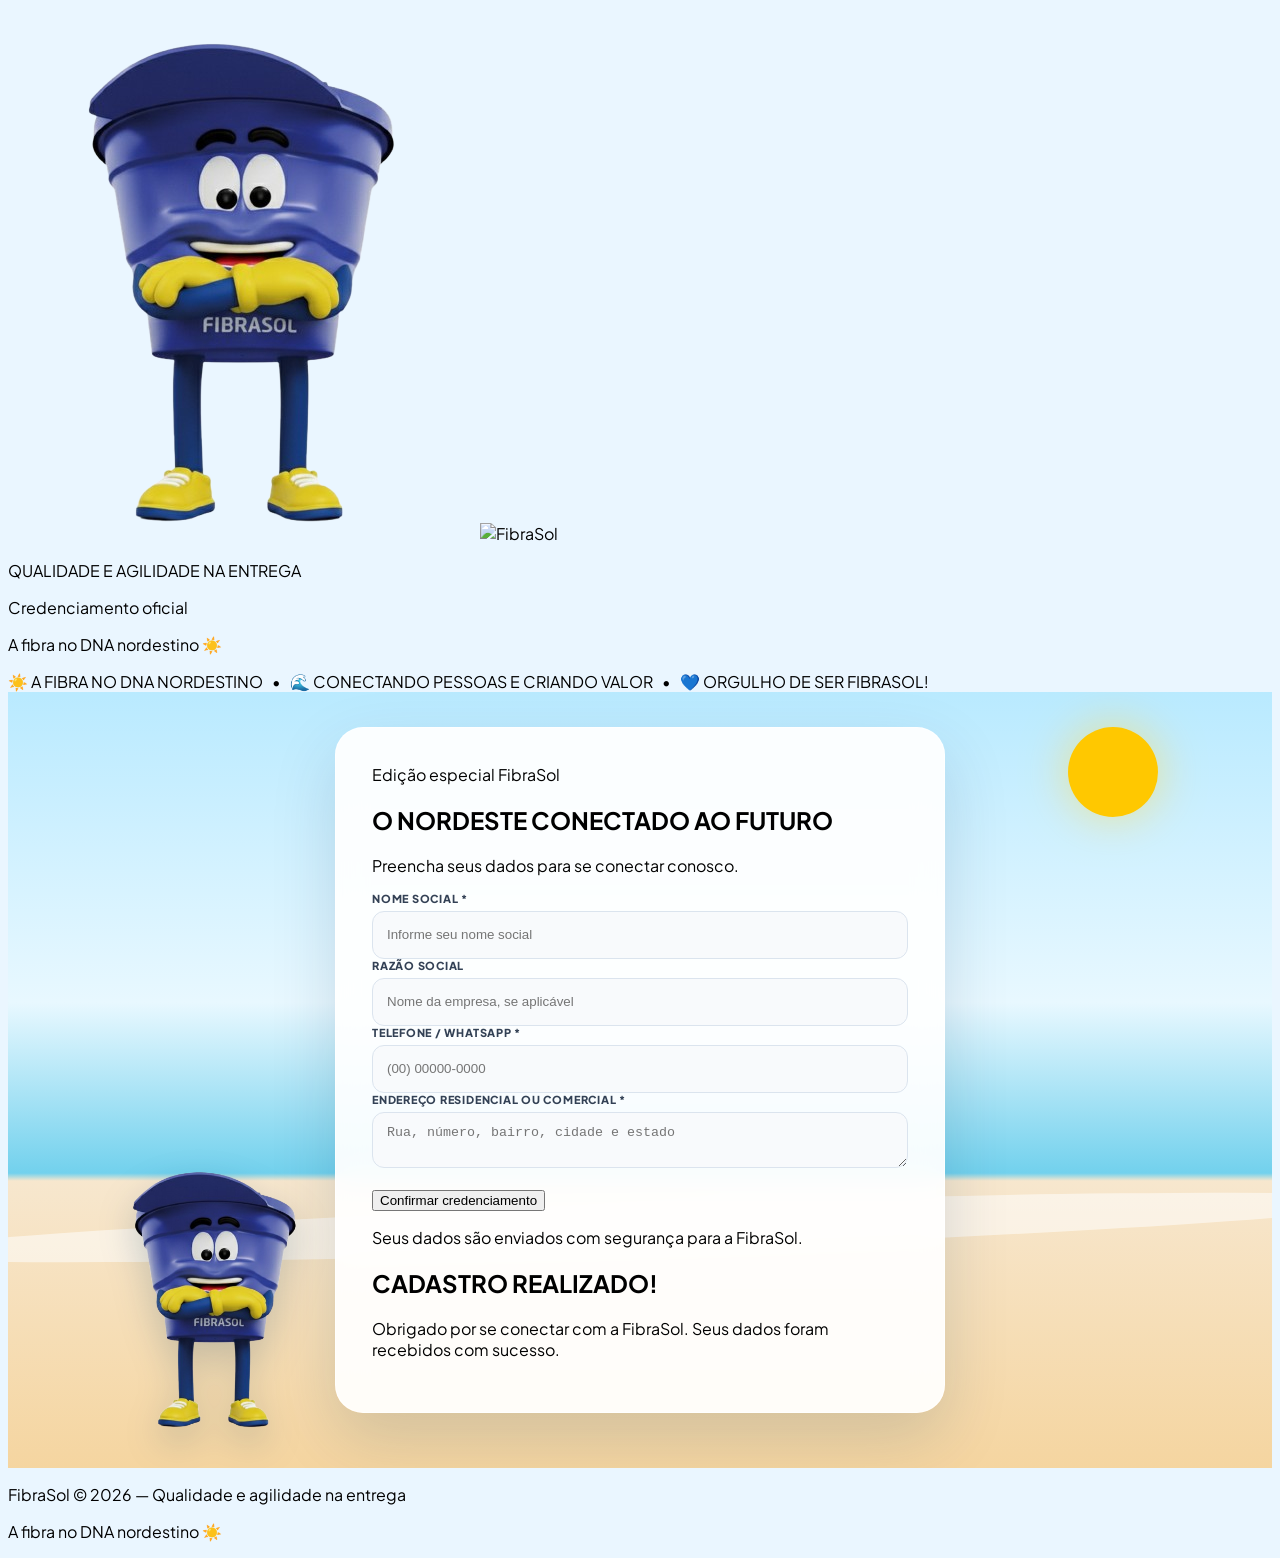
==== cadastro.html @ c6fd6ea5 "Add files via upload" ====
<!DOCTYPE html>
<html lang="pt-BR">
<head>
  <meta charset="UTF-8">
  <meta name="viewport" content="width=device-width, initial-scale=1.0">
  <meta name="theme-color" content="#002B66">
  <meta name="description" content="Credenciamento oficial FibraSol. Cadastre-se para se conectar conosco.">
  <title>Cadastro do Participante | FibraSol</title>

  <script src="https://cdn.tailwindcss.com"></script>
  <script src="https://unpkg.com/lucide@latest"></script>
  <script src="https://cdn.jsdelivr.net/npm/@supabase/supabase-js@2"></script>

  <script>
    tailwind.config = {
      theme: {
        extend: {
          colors: {
            fibra: {
              blue: '#002B66',
              cyan: '#0066CC',
              sky: '#00A8FF',
              yellow: '#FFC800',
              sand: '#F7E7CE',
              beach: '#008080'
            }
          }
        }
      }
    };
  </script>

  <link rel="stylesheet" href="style.css">

  <style>
    body {
      min-height: 100vh;
      background: #eaf6ff;
    }

    .cadastro-publico {
      position: relative;
      isolation: isolate;
      overflow: hidden;
      min-height: 550px;
      display: flex;
      align-items: center;
      justify-content: center;
      padding: 35px 16px 55px;
      background:
        linear-gradient(180deg,
          #b9eaff 0%,
          #e8f8ff 40%,
          #72d1ed 62%,
          #f7e7ce 63%,
          #f5d5a0 100%);
    }

    .sol-publico {
      position: absolute;
      top: 35px;
      right: 9%;
      width: 90px;
      height: 90px;
      border-radius: 50%;
      background: #ffc800;
      box-shadow: 0 0 45px #ffd84f99;
      animation: brilhoSol 4s ease-in-out infinite;
      z-index: -1;
    }

    .nuvem-publica {
      position: absolute;
      width: 120px;
      height: 30px;
      background: #fff;
      opacity: .8;
      border-radius: 50px;
      animation: moverNuvem 24s linear infinite;
      z-index: -1;
    }

    .nuvem-publica::before,
    .nuvem-publica::after {
      content: "";
      position: absolute;
      background: inherit;
      border-radius: 50%;
    }

    .nuvem-publica::before {
      width: 48px;
      height: 48px;
      left: 18px;
      bottom: 5px;
    }

    .nuvem-publica::after {
      width: 62px;
      height: 62px;
      right: 18px;
      bottom: 0;
    }

    .nuvem-um {
      top: 90px;
      left: -140px;
    }

    .nuvem-dois {
      top: 185px;
      left: -220px;
      transform: scale(.7);
      animation-delay: -12s;
    }

    .onda-publica {
      position: absolute;
      left: -10%;
      bottom: 28%;
      width: 120%;
      height: 45px;
      border-radius: 50%;
      background: #fff8;
      transform: rotate(-2deg);
      animation: moverOnda 7s ease-in-out infinite;
      z-index: -1;
    }

    .mascote-publico {
      position: absolute;
      left: max(3%, calc(50% - 550px));
      bottom: 4%;
      width: clamp(130px, 20vw, 250px);
      max-height: 340px;
      object-fit: contain;
      object-position: bottom;
      filter: drop-shadow(0 14px 18px #00335b33);
      animation: flutuarMascote 4s ease-in-out infinite;
      z-index: -1;
      pointer-events: none;
    }

    .cartao-cadastro {
      width: min(100%, 610px);
      padding: clamp(20px, 4vw, 36px);
      border: 1px solid #ffffffc9;
      border-radius: 28px;
      background: #ffffffed;
      box-shadow: 0 25px 65px #00335b26;
      backdrop-filter: blur(15px);
    }

    .campo-publico {
      width: 100%;
      min-height: 48px;
      padding: 12px 14px;
      color: #1e293b;
      background: #f8fafc;
      border: 1px solid #dbe4ee;
      border-radius: 12px;
      outline: none;
      transition: border-color .2s, box-shadow .2s, background .2s;
    }

    .campo-publico:focus {
      background: #fff;
      border-color: #0066cc;
      box-shadow: 0 0 0 3px #00a8ff25;
    }

    .rotulo-publico {
      display: block;
      margin-bottom: 6px;
      color: #334155;
      font-size: 11px;
      font-weight: 800;
      letter-spacing: .07em;
      text-transform: uppercase;
    }

    .botao-publico:disabled {
      opacity: .65;
      cursor: wait;
    }

    @keyframes brilhoSol {
      0%, 100% { transform: scale(1); }
      50% { transform: scale(1.08); }
    }

    @keyframes moverNuvem {
      from { translate: 0 0; }
      to { translate: calc(100vw + 400px) 0; }
    }

    @keyframes moverOnda {
      0%, 100% { transform: translateX(-2%) rotate(-2deg); }
      50% { transform: translateX(2%) rotate(1deg); }
    }

    @keyframes flutuarMascote {
      0%, 100% { transform: translateY(0); }
      50% { transform: translateY(-9px); }
    }

    @media (max-width: 640px) {
      .cadastro-publico {
        min-height: 570px;
        padding: 24px 12px 38px;
      }

      .mascote-publico {
        left: -22px;
        bottom: 0;
        width: 135px;
        opacity: .45;
      }

      .sol-publico {
        width: 65px;
        height: 65px;
        top: 24px;
        right: 8%;
      }

      .cartao-cadastro {
        border-radius: 22px;
      }
    }

    @media (prefers-reduced-motion: reduce) {
      *, *::before, *::after {
        animation-duration: .01ms !important;
        animation-iteration-count: 1 !important;
        scroll-behavior: auto !important;
      }
    }
  </style>
</head>

<body class="text-slate-800 antialiased flex flex-col">

  <header class="relative overflow-hidden bg-gradient-to-r from-fibra-blue via-fibra-cyan to-fibra-blue text-white border-b-4 border-fibra-yellow shadow-xl">
    <div class="max-w-7xl mx-auto px-4 py-4 flex flex-col sm:flex-row items-center justify-between gap-3">
      <div class="flex flex-col items-center sm:items-start">
        <div class="flex items-center gap-3">
          <img
            src="imagens/mascote-fibrasol.png"
            alt="Mascote FibraSol"
            class="w-14 h-14 object-contain"
          >
          <img
            src="https://www.fibrasol.com.br/wp-content/themes/fibrasol/assets/images/marca.svg"
            alt="FibraSol"
            class="w-36 sm:w-44 max-h-14 object-contain"
          >
        </div>
        <p class="text-[10px] sm:text-xs font-extrabold tracking-widest text-center sm:text-left mt-1">
          QUALIDADE E AGILIDADE NA ENTREGA
        </p>
      </div>

      <div class="text-center sm:text-right">
        <p class="text-fibra-yellow font-black text-xs uppercase tracking-widest">
          Credenciamento oficial
        </p>
        <p class="text-sm text-white/90 mt-1">
          A fibra no DNA nordestino ☀️
        </p>
      </div>
    </div>

    <div class="bg-fibra-blue/90 border-t border-white/10 py-2 overflow-hidden">
      <div class="text-center text-[10px] sm:text-xs font-black uppercase tracking-wider text-fibra-yellow">
        ☀️ A FIBRA NO DNA NORDESTINO &nbsp; • &nbsp;
        🌊 CONECTANDO PESSOAS E CRIANDO VALOR &nbsp; • &nbsp;
        💙 ORGULHO DE SER FIBRASOL!
      </div>
    </div>
  </header>

  <main class="flex-1">
    <section id="painel-cadastro-publico" class="cadastro-publico">
      <div class="sol-publico" aria-hidden="true"></div>
      <div class="nuvem-publica nuvem-um" aria-hidden="true"></div>
      <div class="nuvem-publica nuvem-dois" aria-hidden="true"></div>
      <div class="onda-publica" aria-hidden="true"></div>

      <img
        src="imagens/mascote-fibrasol.png"
        alt=""
        aria-hidden="true"
        class="mascote-publico"
      >

      <div class="cartao-cadastro relative z-10">
        <div class="text-center mb-7">
          <span class="inline-flex items-center gap-2 rounded-full bg-blue-50 text-fibra-blue px-4 py-2 text-[10px] font-black uppercase tracking-widest">
            <i data-lucide="sun" class="w-4 h-4 text-amber-500"></i>
            Edição especial FibraSol
          </span>

          <h1 class="mt-4 text-2xl sm:text-3xl font-black text-fibra-blue leading-tight">
            O NORDESTE CONECTADO AO FUTURO
          </h1>

          <p class="text-sm text-slate-500 mt-2">
            Preencha seus dados para se conectar conosco.
          </p>
        </div>

        <form id="form-cadastro-publico" class="space-y-4">
          <div>
            <label for="campo-nome" class="rotulo-publico">
              Nome social *
            </label>
            <div class="relative">
              <i data-lucide="user" class="w-5 h-5 absolute left-3 top-1/2 -translate-y-1/2 text-slate-400"></i>
              <input
                type="text"
                id="campo-nome"
                name="nome"
                autocomplete="name"
                maxlength="150"
                required
                placeholder="Informe seu nome social"
                class="campo-publico pl-10"
              >
            </div>
          </div>

          <div>
            <label for="campo-razao-social" class="rotulo-publico">
              Razão social
            </label>
            <div class="relative">
              <i data-lucide="building-2" class="w-5 h-5 absolute left-3 top-1/2 -translate-y-1/2 text-slate-400"></i>
              <input
                type="text"
                id="campo-razao-social"
                name="razaoSocial"
                autocomplete="organization"
                maxlength="200"
                placeholder="Nome da empresa, se aplicável"
                class="campo-publico pl-10"
              >
            </div>
          </div>

          <div>
            <label for="campo-telefone" class="rotulo-publico">
              Telefone / WhatsApp *
            </label>
            <div class="relative">
              <i data-lucide="phone" class="w-5 h-5 absolute left-3 top-1/2 -translate-y-1/2 text-slate-400"></i>
              <input
                type="tel"
                id="campo-telefone"
                name="telefone"
                autocomplete="tel"
                inputmode="tel"
                maxlength="15"
                required
                placeholder="(00) 00000-0000"
                class="campo-publico pl-10"
              >
            </div>
          </div>

          <div>
            <label for="campo-endereco" class="rotulo-publico">
              Endereço residencial ou comercial *
            </label>
            <div class="relative">
              <i data-lucide="map-pin" class="w-5 h-5 absolute left-3 top-4 text-slate-400"></i>
              <textarea
                id="campo-endereco"
                name="endereco"
                autocomplete="street-address"
                maxlength="500"
                required
                rows="2"
                placeholder="Rua, número, bairro, cidade e estado"
                class="campo-publico pl-10 resize-y"
              ></textarea>
            </div>
          </div>

          <p id="mensagem-erro" class="hidden rounded-xl bg-red-50 border border-red-200 text-red-700 text-sm p-3" role="alert"></p>

          <button
            id="botao-enviar"
            type="submit"
            class="botao-publico w-full py-4 px-5 rounded-xl bg-gradient-to-r from-fibra-blue to-fibra-cyan text-white font-black text-sm sm:text-base uppercase tracking-wider shadow-lg hover:brightness-110 active:scale-[.99] transition flex items-center justify-center gap-2"
          >
            <i data-lucide="check-circle-2" class="w-5 h-5 text-fibra-yellow"></i>
            Confirmar credenciamento
          </button>

          <p class="text-[11px] text-center text-slate-400 flex items-center justify-center gap-2">
            <i data-lucide="lock" class="w-3.5 h-3.5"></i>
            Seus dados são enviados com segurança para a FibraSol.
          </p>
        </form>

        <section id="tela-sucesso-publica" class="hidden text-center py-5" aria-live="polite">
          <div class="w-16 h-16 rounded-full bg-emerald-100 text-emerald-600 flex items-center justify-center mx-auto mb-4">
            <i data-lucide="check-circle-2" class="w-9 h-9"></i>
          </div>
          <h2 class="text-2xl font-black text-fibra-blue">CADASTRO REALIZADO!</h2>
          <p class="text-fibra-cyan font-bold mt-2" id="nome-sucesso-publico"></p>
          <p class="text-sm text-slate-500 mt-3 leading-relaxed">
            Obrigado por se conectar com a FibraSol. Seus dados foram recebidos com sucesso.
          </p>
        </section>
      </div>
    </section>
  </main>

  <footer class="bg-fibra-blue text-white/70 py-4 border-t border-fibra-yellow/40 text-center text-xs font-semibold">
    <p>FibraSol © 2026 — Qualidade e agilidade na entrega</p>
    <p class="text-fibra-yellow mt-1">A fibra no DNA nordestino ☀️</p>
  </footer>

  <script>
    // Use a URL BASE do projeto Supabase, sem /rest/v1/.
    const SUPABASE_URL = 'https://uzxestnyraucgtwhmkoq.supabase.co';

    // No painel Supabase, copie a chave Publishable do projeto.
    const SUPABASE_PUBLISHABLE_KEY = 'sb_publishable_oiLfrqQtl-NwL4rqaP15JA_OOgJOuQW';

    const clienteCadastro = window.supabase.createClient(
      SUPABASE_URL,
      SUPABASE_PUBLISHABLE_KEY
    );

    const formulario = document.getElementById('form-cadastro-publico');
    const botaoEnviar = document.getElementById('botao-enviar');
    const campoTelefone = document.getElementById('campo-telefone');
    const mensagemErro = document.getElementById('mensagem-erro');

    if (window.lucide) {
      lucide.createIcons();
    }

    campoTelefone.addEventListener('input', function () {
      let numeros = this.value.replace(/\D/g, '').slice(0, 11);

      if (numeros.length > 10) {
        numeros = numeros.replace(
          /^(\d{2})(\d{5})(\d{4}).*/,
          '($1) $2-$3'
        );
      } else if (numeros.length > 6) {
        numeros = numeros.replace(
          /^(\d{2})(\d{4})(\d{0,4}).*/,
          '($1) $2-$3'
        );
      } else if (numeros.length > 2) {
        numeros = numeros.replace(/^(\d{2})(\d+)/, '($1) $2');
      } else if (numeros.length > 0) {
        numeros = numeros.replace(/^(\d*)/, '($1');
      }

      this.value = numeros;
    });

    function mostrarErro(mensagem) {
      mensagemErro.textContent = mensagem;
      mensagemErro.classList.remove('hidden');
    }

    formulario.addEventListener('submit', async function (evento) {
      evento.preventDefault();
      mensagemErro.textContent = '';
      mensagemErro.classList.add('hidden');

      const nome = document.getElementById('campo-nome').value.trim();
      const razaoSocial = document.getElementById('campo-razao-social').value.trim();
      const telefone = campoTelefone.value.trim();
      const endereco = document.getElementById('campo-endereco').value.trim();

      const digitosTelefone = telefone.replace(/\D/g, '');

      if (!nome || !telefone || !endereco) {
        mostrarErro('Preencha o nome social, o telefone e o endereço.');
        return;
      }

      if (digitosTelefone.length < 10 || digitosTelefone.length > 11) {
        mostrarErro('Informe um telefone válido com DDD.');
        campoTelefone.focus();
        return;
      }

      if (
        !SUPABASE_PUBLISHABLE_KEY ||
        SUPABASE_PUBLISHABLE_KEY === 'COLE_AQUI_SUA_CHAVE_PUBLICAVEL'
      ) {
        mostrarErro('A página ainda precisa ser configurada com a chave pública do Supabase.');
        return;
      }

      botaoEnviar.disabled = true;
      botaoEnviar.textContent = 'Enviando cadastro...';

      try {
        const { error } = await clienteCadastro
          .from('cadastros')
          .insert([{
            nome: nome,
            razao_social: razaoSocial || null,
            telefone: telefone,
            endereco: endereco
          }]);

        if (error) {
          console.error('Erro ao enviar cadastro:', error);
          mostrarErro('Não foi possível concluir o cadastro agora. Confira sua conexão e tente novamente.');
          return;
        }

        document.getElementById('nome-sucesso-publico').textContent = nome;
        formulario.classList.add('hidden');
        document.getElementById('tela-sucesso-publica').classList.remove('hidden');

        if (window.lucide) {
          lucide.createIcons();
        }

      } catch (erro) {
        console.error('Falha de conexão:', erro);
        mostrarErro('Ocorreu um erro de conexão. Tente novamente.');
      } finally {
        botaoEnviar.disabled = false;
        botaoEnviar.innerHTML =
          '<i data-lucide="check-circle-2" class="w-5 h-5 text-fibra-yellow"></i> Confirmar credenciamento';

        if (window.lucide) {
          lucide.createIcons();
        }
      }
    });
  </script>

</body>
</html>
---- style.css ----
@import url('https://fonts.googleapis.com/css2?family=Outfit:wght@500;600;700;800;900&family=Plus+Jakarta+Sans:wght@400;600;700;800;900&display=swap');

/* ==========================================================
   FIBRASOL — BASE
   ========================================================== */

* {
    box-sizing: border-box;
}

body {
    font-family: 'Plus Jakarta Sans', sans-serif;
}

.glass-card {
    background: rgba(255, 255, 255, .92);
    backdrop-filter: blur(12px);
    border: 1px solid rgba(255, 255, 255, .5);
}

.beach-card-bg {
    background: linear-gradient(
        180deg,
        #70c3ff 0%,
        #0088d1 50%,
        #f4cb85 100%
    );
}

.neon-text-glow {
    text-shadow:
        0 0 15px rgba(255, 200, 0, .6),
        0 0 30px rgba(0, 168, 255, .4);
}


/* ==========================================================
   CABEÇALHO — FEIXES DE LUZ E VENTO
   ========================================================== */

header .header-light-beam {
    position: absolute;
    z-index: 1;
    top: -35%;
    bottom: -35%;
    left: -48%;
    width: clamp(90px, 15vw, 190px);
    pointer-events: none;
    opacity: 0;
    background: linear-gradient(
        90deg,
        transparent 0%,
        rgba(255, 255, 255, .04) 25%,
        rgba(255, 238, 174, .28) 47%,
        rgba(255, 255, 255, .58) 50%,
        rgba(139, 221, 255, .2) 62%,
        transparent 100%
    );
    filter: blur(2px);
    transform: skewX(-22deg);
    animation: headerBeamSweep 8s ease-in-out infinite;
}

header .header-light-beam-two {
    width: clamp(55px, 8vw, 105px);
    animation-delay: -3.2s;
    animation-duration: 10s;
    background: linear-gradient(
        90deg,
        transparent,
        rgba(255, 255, 255, .22),
        rgba(255, 255, 255, .4),
        transparent
    );
}

header .header-light-beam-three {
    width: clamp(35px, 5vw, 65px);
    animation-delay: -5.8s;
    animation-duration: 12s;
    background: linear-gradient(
        90deg,
        transparent,
        rgba(255, 218, 94, .25),
        rgba(255, 255, 255, .34),
        transparent
    );
}

header .header-wind {
    position: absolute;
    z-index: 2;
    height: 2px;
    border-radius: 50%;
    pointer-events: none;
    background: linear-gradient(
        90deg,
        transparent,
        rgba(255, 255, 255, .9),
        rgba(164, 226, 255, .82),
        transparent
    );
    filter: drop-shadow(0 0 5px rgba(255, 255, 255, .38));
    animation: headerWindFlow 5.5s ease-in-out infinite;
}

header .header-wind-one {
    top: 30%;
    left: 4%;
    width: clamp(90px, 13vw, 180px);
}

header .header-wind-two {
    top: 56%;
    left: 24%;
    width: clamp(65px, 9vw, 125px);
    animation-delay: -2.2s;
    animation-duration: 6.5s;
}

header .header-wind-three {
    top: 23%;
    right: 28%;
    width: clamp(70px, 10vw, 140px);
    animation-delay: -3.7s;
    animation-duration: 7s;
}

@keyframes headerBeamSweep {
    0% { left: -48%; opacity: 0; }
    12% { opacity: .95; }
    42% { opacity: .55; }
    70% { opacity: .2; }
    100% { left: 115%; opacity: 0; }
}

@keyframes headerWindFlow {
    0% {
        transform: translateX(-25px) scaleX(.55);
        opacity: 0;
    }
    25% { opacity: .85; }
    75% { opacity: .65; }
    100% {
        transform: translateX(85px) scaleX(1.2);
        opacity: 0;
    }
}


/* ==========================================================
   CENÁRIO PRAIANO FIBRASOL
   ========================================================== */

#section-cadastro {
    position: relative;
    isolation: isolate;
    padding: clamp(22px, 3vw, 38px);
    margin: -1rem;
    border-radius: 30px;
    overflow: hidden;

    background:
        linear-gradient(
            180deg,
            #07528c 0%,
            #087fba 29%,
            #21b8ce 53%,
            #83d7d0 67%,
            #f5d89e 86%,
            #eac17e 100%
        );

    box-shadow: inset 0 0 90px rgba(0, 39, 94, .28);
}

/* Mantém os elementos do cadastro acima do cenário */
#section-cadastro > *:not(.beach-atmosphere) {
    position: relative;
    z-index: 3;
}

/* Camada decorativa que não bloqueia cliques */
#section-cadastro .beach-atmosphere {
    position: absolute;
    inset: 0;
    z-index: 0;
    overflow: hidden;
    pointer-events: none;
}

/* Luz ambiente */
#section-cadastro .beach-atmosphere::after {
    content: "";
    position: absolute;
    inset: 0;
    z-index: 0;
    background:
        linear-gradient(
            115deg,
            rgba(255, 255, 255, .08),
            transparent 38%,
            rgba(0, 54, 110, .12)
        );
    pointer-events: none;
}


/* ==========================================================
   FOLHAS TROPICAIS — CANTOS SUPERIORES
   Desenhadas em CSS, sem imagem de fundo
   ========================================================== */

#section-cadastro .beach-atmosphere::before {
    content: "";
    position: absolute;
    z-index: 4;
    top: -12px;
    left: -18px;
    width: clamp(180px, 27vw, 340px);
    height: clamp(155px, 22vw, 270px);
    pointer-events: none;
    transform-origin: top left;
    transform: rotate(-3deg);

    background:
        repeating-conic-gradient(
            from 218deg at 0% 0%,
            #14552f 0deg 3deg,
            #287941 3deg 5deg,
            #5ca951 5deg 6deg,
            #1d6939 6deg 8deg,
            transparent 8deg 12deg
        );

    clip-path: polygon(
        0 0,
        100% 0,
        87% 13%,
        76% 23%,
        64% 34%,
        53% 47%,
        43% 60%,
        32% 76%,
        18% 100%,
        12% 77%,
        8% 52%,
        4% 28%
    );

    filter: drop-shadow(0 5px 5px rgba(0, 35, 20, .2));
    animation: fibraPalmLeft 7s ease-in-out infinite;
}

/* Folhagem superior direita */
#section-cadastro .beach-atmosphere .beach-sun::before {
    content: "";
    position: absolute;
    top: -15px;
    right: -145px;
    width: clamp(180px, 25vw, 310px);
    height: clamp(150px, 21vw, 250px);

    background:
        repeating-conic-gradient(
            from 145deg at 100% 0%,
            #14552f 0deg 3deg,
            #287941 3deg 5deg,
            #5ca951 5deg 6deg,
            #1d6939 6deg 8deg,
            transparent 8deg 12deg
        );

    clip-path: polygon(
        0 0,
        100% 0,
        96% 28%,
        92% 52%,
        88% 77%,
        82% 100%,
        68% 76%,
        57% 60%,
        47% 47%,
        36% 34%,
        24% 23%,
        13% 13%
    );

    transform-origin: top right;
    animation: fibraPalmRight 8s ease-in-out infinite;
}


/* ==========================================================
   SOL
   ========================================================== */

#section-cadastro .beach-sun {
    position: absolute;
    z-index: 1;
    top: 7%;
    right: 9%;
    width: clamp(95px, 13vw, 165px);
    aspect-ratio: 1;
    border-radius: 50%;

    background: radial-gradient(
        circle at 35% 35%,
        #fffde0 0%,
        #ffe66d 42%,
        #ffbf00 76%
    );

    box-shadow:
        0 0 35px 12px rgba(255, 216, 62, .32),
        0 0 100px 35px rgba(255, 216, 62, .18);

    animation: fibraSunPulse 5s ease-in-out infinite;
}


/* ==========================================================
   NUVENS
   ========================================================== */

#section-cadastro .beach-cloud {
    position: absolute;
    z-index: 1;
    width: 145px;
    height: 40px;
    border-radius: 50px;

    background: rgba(255, 255, 255, .78);

    box-shadow:
        24px -19px 0 4px rgba(255, 255, 255, .78),
        59px -8px 0 rgba(255, 255, 255, .78),
        83px 3px 0 -4px rgba(255, 255, 255, .78);

    animation: fibraCloudDrift 32s linear infinite;
}

#section-cadastro .cloud-one {
    top: 12%;
    left: -250px;
}

#section-cadastro .cloud-two {
    top: 28%;
    left: -320px;
    opacity: .62;
    animation-duration: 44s;
    animation-delay: -13s;
}


/* ==========================================================
   VENTO
   ========================================================== */

#section-cadastro .beach-wind {
    position: absolute;
    z-index: 1;
    height: 2px;
    width: clamp(70px, 10vw, 150px);
    border-radius: 99px;

    background: linear-gradient(
        90deg,
        transparent,
        rgba(255, 255, 255, .95),
        transparent
    );

    animation: fibraWind 7s ease-in-out infinite;
}

#section-cadastro .wind-one {
    top: 24%;
    left: 7%;
}

#section-cadastro .wind-two {
    top: 34%;
    left: 14%;
    width: 95px;
    animation-delay: -2s;
}

#section-cadastro .wind-three {
    top: 18%;
    right: 25%;
    width: 115px;
    animation-delay: -4s;
}


/* ==========================================================
   MAR E ONDAS
   ========================================================== */

#section-cadastro .beach-sea {
    position: absolute;
    z-index: 1;
    left: -8%;
    right: -8%;
    bottom: 12%;
    height: 27%;

    background:
        linear-gradient(
            180deg,
            rgba(86, 235, 226, .72),
            rgba(0, 166, 205, .83) 38%,
            rgba(0, 93, 161, .85)
        );

    border-radius: 48% 52% 0 0 / 18% 22% 0 0;
    transform: rotate(-2deg);
}

#section-cadastro .beach-wave {
    position: absolute;
    z-index: 2;
    left: -12%;
    width: 124%;
    height: 75px;
    bottom: 13%;

    border-top: 4px solid rgba(255, 255, 255, .68);
    border-radius: 50%;
    transform: rotate(-2deg);

    animation: fibraWave 8s ease-in-out infinite;
}

#section-cadastro .beach-wave.wave-two {
    bottom: 17%;
    left: -6%;
    opacity: .55;
    animation-delay: -3s;
    animation-duration: 11s;
}


/* ==========================================================
   AREIA
   ========================================================== */

#section-cadastro .beach-sand {
    position: absolute;
    z-index: 2;
    left: -5%;
    right: -5%;
    bottom: -4%;
    height: 20%;

    background:
        radial-gradient(
            ellipse at 25% 35%,
            rgba(255, 250, 220, .65),
            transparent 42%
        ),
        linear-gradient(
            180deg,
            #ffe8b2 0%,
            #f4d18e 55%,
            #e8bd76 100%
        );

    border-radius: 50% 50% 0 0 / 18% 18% 0 0;
    box-shadow: 0 -12px 35px rgba(255, 239, 196, .2);
}



/* =====================================================
   MASCOTE FIBRASOL — AO LADO DO CADASTRO, NA AREIA
   ===================================================== */

#section-cadastro {
    position: relative;
    isolation: isolate;
    overflow: hidden;
}

#section-cadastro .beach-mascot-backdrop {
    position: absolute;
    z-index: 3;

    display: flex;
    align-items: flex-end;
    justify-content: center;

    right: 20%;
    bottom: 2%;

    width: clamp(220px, 29vw, 390px);
    height: 78%;

    pointer-events: none;
    opacity: 1;
}

#section-cadastro .beach-mascot-backdrop img {
    display: block;

    width: 100%;
    height: 100%;

    object-fit: contain;
    object-position: center bottom;

    filter:
        drop-shadow(0 12px 12px rgba(0, 35, 75, 0.18))
        drop-shadow(0 2px 3px rgba(0, 35, 75, 0.12));

    animation: mascotePraiaFlutuar 4s ease-in-out infinite;
}

@keyframes mascotePraiaFlutuar {
    0%, 100% {
        transform: translateY(0);
    }

    50% {
        transform: translateY(-7px);
    }
}

/* Mantém o formulário à frente dos elementos decorativos */
#section-cadastro .beach-form-wrap {
    position: relative;
    z-index: 4;
}

/* Tablet */
@media (max-width: 900px) {
    #section-cadastro .beach-mascot-backdrop {
        right: 0;
        width: 29%;
        height: 65%;
    }
}

/* Celular: evita que o mascote cubra o cadastro */
@media (max-width: 640px) {
    #section-cadastro .beach-mascot-backdrop {
        right: -12px;
        bottom: 0;
        width: 42%;
        height: 40%;
        opacity: 0.85;
    }

    #section-cadastro .beach-mascot-backdrop img {
        animation: none;
    }
}

@media (prefers-reduced-motion: reduce) {
    #section-cadastro .beach-mascot-backdrop img {
        animation: none;
    }
}



/* ==========================================================
   TÍTULO DO CADASTRO
   ========================================================== */

#section-cadastro > .text-center {
    max-width: 850px;
    margin: 0 auto 14px;
    padding: 0;

    background: transparent;
    border: 0;
    border-radius: 0;
    backdrop-filter: none;
    box-shadow: none;
}

#section-cadastro > .text-center h1 {
    margin: 0;

    font-family: 'Outfit', 'Plus Jakarta Sans', sans-serif;
    font-size: clamp(1.55rem, 3.5vw, 2.85rem);
    font-weight: 900;
    line-height: 1.12;
    letter-spacing: -.035em;
    text-transform: uppercase;

    color: #fff8c9;

    background-image: linear-gradient(
        100deg,
        #fff8c9 0%,
        #ffd52f 28%,
        #fff 52%,
        #ffe05a 76%,
        #fff8c9 100%
    );

    background-size: 220% auto;
    background-clip: text;
    -webkit-background-clip: text;
    -webkit-text-fill-color: transparent;

    filter: drop-shadow(0 0 12px rgba(255, 205, 35, .26));

    animation: fibraTitleShine 7s ease-in-out infinite;
}

@keyframes fibraTitleShine {
    0%, 100% {
        background-position: 0% 50%;
        filter: drop-shadow(0 0 8px rgba(255, 205, 35, .2));
    }

    50% {
        background-position: 100% 50%;
        filter: drop-shadow(0 0 15px rgba(255, 225, 90, .42));
    }
}


/* ==========================================================
   CARD DE CADASTRO — COMPACTO
   ========================================================== */

#section-cadastro .beach-form-wrap {
    position: relative;
    z-index: 4;

    width: min(100%, 490px);
    max-width: 490px;
    min-width: 0;

    margin: 14px auto 0 2%;
}

#section-cadastro .beach-form-wrap > .glass-card {
    position: relative;
    width: 100%;
    max-width: 100%;
    min-width: 0;
    padding: 22px;

    background: rgba(255, 255, 255, .96);
    border: 1px solid rgba(255, 255, 255, .88);

    box-shadow:
        0 24px 55px rgba(0, 35, 84, .28),
        0 0 0 4px rgba(255, 255, 255, .12);
}

#section-cadastro .beach-form-wrap > .glass-card::before {
    content: "";
    position: absolute;
    inset: 0 0 auto;
    height: 6px;

    background: linear-gradient(
        90deg,
        #ffc800,
        #00a8ff,
        #002b66,
        #ffc800
    );

    background-size: 220% 100%;
    animation: fibraColorFlow 6s linear infinite;

    border-radius: 24px 24px 0 0;
}


/* ==========================================================
   ANIMAÇÕES DO CENÁRIO
   ========================================================== */

@keyframes fibraSunPulse {
    0%, 100% {
        transform: scale(1);
        filter: brightness(1);
    }

    50% {
        transform: scale(1.06);
        filter: brightness(1.12);
    }
}

@keyframes fibraCloudDrift {
    from {
        translate: 0 0;
    }

    to {
        translate: calc(100vw + 430px) 12px;
    }
}

@keyframes fibraWind {
    0%, 100% {
        transform: translateX(0) scaleX(.7);
        opacity: .15;
    }

    50% {
        transform: translateX(45px) scaleX(1.15);
        opacity: .9;
    }
}

@keyframes fibraWave {
    0%, 100% {
        transform: translateX(-2%) rotate(-2deg);
    }

    50% {
        transform: translateX(2%) rotate(1deg);
    }
}

@keyframes fibraMascotSway {
    0%, 100% {
        transform: translateY(0) rotate(-1deg);
    }

    50% {
        transform: translateY(-7px) rotate(1deg);
    }
}

@keyframes fibraColorFlow {
    from { background-position: 0% 50%; }
    to { background-position: 220% 50%; }
}

@keyframes fibraPalmLeft {
    0%, 100% { transform: rotate(-3deg); }
    50% { transform: rotate(1deg); }
}

@keyframes fibraPalmRight {
    0%, 100% { transform: rotate(2deg); }
    50% { transform: rotate(-2deg); }
}


/* ==========================================================
   LETREIRO INFINITO CONTÍNUO
   ========================================================== */

.fibrasol-marquee {
    position: relative;
    display: block;
    width: 100%;
    max-width: 100%;
    overflow: hidden;
    white-space: nowrap;
}

.fibrasol-marquee-trilho {
    display: flex;
    flex-flow: row nowrap;
    align-items: center;
    width: max-content;
    min-width: max-content;
    will-change: transform;
    animation: fibrasolMarqueeLoop 32s linear infinite;
}

.fibrasol-marquee-grupo {
    display: flex;
    flex: 0 0 auto;
    flex-flow: row nowrap;
    align-items: center;
    gap: 28px;
    padding-right: 28px;
    white-space: nowrap;
}

.fibrasol-marquee-grupo > span {
    display: inline-flex;
    flex: 0 0 auto;
    align-items: center;
    white-space: nowrap;
}

.fibrasol-marquee-separador {
    opacity: .8;
}

@keyframes fibrasolMarqueeLoop {
    from { transform: translateX(0); }
    to { transform: translateX(-50%); }
}

.fibrasol-marquee:hover .fibrasol-marquee-trilho {
    animation-play-state: paused;
}


/* ==========================================================
   CARTÃO PREMIUM DO QR CODE
   ========================================================== */

.fibrasol-qr-card {
    isolation: isolate;

    background:
        radial-gradient(
            circle at 50% 30%,
            rgba(22, 110, 205, .30),
            transparent 48%
        ),
        linear-gradient(
            145deg,
            #06152f 0%,
            #082d60 48%,
            #03152f 100%
        );

    border: 1px solid rgba(255, 214, 55, .65);

    box-shadow:
        0 25px 70px rgba(0, 20, 55, .30),
        0 0 28px rgba(37, 129, 255, .14),
        inset 0 1px 0 rgba(255, 255, 255, .12);
}

.fibrasol-qr-light {
    position: absolute;
    z-index: 0;
    width: 210px;
    height: 210px;
    border-radius: 50%;
    filter: blur(65px);
    pointer-events: none;
}

.fibrasol-qr-light-top {
    top: -115px;
    right: -65px;
    background: rgba(255, 211, 50, .25);
}

.fibrasol-qr-light-bottom {
    bottom: -130px;
    left: -75px;
    background: rgba(0, 153, 255, .28);
}

.fibrasol-qr-logo {
    color: #fff;
    font-size: clamp(2.4rem, 8vw, 3.4rem);
    font-weight: 950;
    font-style: italic;
    letter-spacing: .07em;
    line-height: 1;
    text-shadow: 0 4px 18px rgba(0, 0, 0, .25);
}

.fibrasol-qr-logo span {
    color: #ffd633;
}

.fibrasol-qr-slogan {
    margin-top: 9px;
    color: #ffe58a;
    font-size: 9px;
    font-weight: 800;
    letter-spacing: .19em;
    text-align: center;
}

.fibrasol-qr-divider {
    width: 72px;
    height: 3px;
    margin-top: 18px;
    border-radius: 999px;

    background: linear-gradient(
        90deg,
        transparent,
        #ffd633,
        #fff1a6,
        #ffd633,
        transparent
    );

    box-shadow: 0 0 14px rgba(255, 214, 51, .45);
}

.fibrasol-qr-badge {
    color: #ffe27a;
    background: rgba(255, 214, 51, .09);
    border: 1px solid rgba(255, 214, 51, .35);
    font-size: 10px;
    font-weight: 900;
    letter-spacing: .12em;
}

.fibrasol-qr-mascote-area {
    position: relative;
    display: flex;
    justify-content: center;
    align-items: center;
    min-height: 112px;
    margin: 8px auto 18px;
}

.fibrasol-qr-mascote-glow {
    position: absolute;
    width: 115px;
    height: 85px;
    border-radius: 50%;
    background: rgba(255, 207, 42, .18);
    filter: blur(30px);
}

.fibrasol-qr-mascote {
    position: relative;
    z-index: 1;
    display: block;
    width: auto;
    height: 112px;
    max-width: 150px;
    object-fit: contain;
    filter: drop-shadow(0 10px 18px rgba(0, 0, 0, .35));
    transition: transform .3s ease;
}

.fibrasol-qr-mascote:hover {
    transform: translateY(-3px) scale(1.04);
}


/* QR CODE — MOLDURA */

.fibrasol-qr-frame {
    position: relative;
    width: 100%;
    max-width: 300px;
    margin: 0 auto;
    padding: 13px;
    border-radius: 25px;

    background: linear-gradient(
        145deg,
        #ffe98b,
        #ffd633,
        #dba91a
    );

    box-shadow:
        0 0 0 1px rgba(255, 255, 255, .35),
        0 0 26px rgba(255, 214, 51, .20),
        0 16px 35px rgba(0, 0, 0, .25);
}

.fibrasol-qr-frame-top {
    padding: 1px 0 11px;
    color: #09295a;
    font-size: 10px;
    font-weight: 950;
    letter-spacing: .15em;
}

.fibrasol-qr-white-area {
    display: flex;
    align-items: center;
    justify-content: center;
    width: 100%;
    min-height: 244px;
    padding: 10px;
    overflow: hidden;
    border-radius: 16px;
    background: #fff;
    border: 1px solid rgba(3, 30, 68, .10);
}

/* Preserva o tamanho do QR gerado pelo JavaScript */
#qrcode-container {
    display: flex;
    align-items: center;
    justify-content: center;
    flex: 0 0 auto;
    width: 220px;
    height: 220px;
    max-width: 100%;
    margin: 0 auto;
    padding: 0;
    background: #fff;
}

#qrcode-container img,
#qrcode-container canvas {
    display: block;
    width: 220px;
    height: 220px;
    max-width: 100%;
    object-fit: contain;
    image-rendering: pixelated;
}

.fibrasol-qr-scan-label {
    display: flex;
    justify-content: center;
    align-items: center;
    gap: 8px;
    padding-top: 12px;
    color: #09295a;
    font-size: 9px;
    font-weight: 950;
    letter-spacing: .08em;
}

.fibrasol-qr-instruction {
    display: flex;
    align-items: center;
    gap: 13px;
    margin-top: 25px;
    padding: 16px;
    text-align: left;
    border: 1px solid rgba(255, 255, 255, .13);
    border-radius: 18px;
    background: rgba(255, 255, 255, .06);
    backdrop-filter: blur(12px);
}

.fibrasol-qr-instruction-icon {
    display: flex;
    align-items: center;
    justify-content: center;
    flex: 0 0 42px;
    width: 42px;
    height: 42px;
    color: #09295a;
    background: #ffd633;
    border-radius: 13px;
    box-shadow: 0 4px 16px rgba(255, 214, 51, .18);
}

.fibrasol-qr-footer {
    display: flex;
    flex-wrap: wrap;
    align-items: center;
    justify-content: center;
    gap: 7px;
    margin-top: 24px;
    padding-top: 17px;
    border-top: 1px solid rgba(255, 255, 255, .13);
    color: #ffe27a;
    font-size: 9px;
    font-weight: 850;
    letter-spacing: .06em;
}

.fibrasol-qr-footer-dot {
    color: #fff;
    opacity: .7;
}


/* ==========================================================
   RESPONSIVIDADE — TABLETS
   ========================================================== */

@media (max-width: 800px) {
    #section-cadastro {
        padding: 20px;
    }

    #section-cadastro .beach-form-wrap {
        width: min(100%, 490px);
        margin-left: 0;
        margin-right: auto;
    }

    #section-cadastro .beach-mascot-backdrop {
        right: -4%;
        width: clamp(190px, 32vw, 260px);
        opacity: .52;
    }

    #section-cadastro .beach-sun {
        right: 7%;
    }

    #section-cadastro .beach-atmosphere::before {
        width: 205px;
        height: 175px;
    }

    #section-cadastro .beach-atmosphere .beach-sun::before {
        right: -105px;
        width: 205px;
        height: 175px;
    }
}


/* ==========================================================
   RESPONSIVIDADE — CELULARES
   ========================================================== */

@media (max-width: 640px) {
    #section-cadastro {
        margin: -.5rem;
        padding: 16px;
        border-radius: 22px;
    }

    #section-cadastro > .text-center {
        margin-bottom: 14px;
    }

    #section-cadastro > .text-center h1 {
        font-size: clamp(1.4rem, 6vw, 2rem);
    }

    #section-cadastro .beach-form-wrap {
        width: 100%;
        max-width: 100%;
        margin: 12px auto 0;
    }

    #section-cadastro .beach-form-wrap > .glass-card {
        padding: 18px;
    }

    /*
       No celular, o mascote fica mais discreto
       atrás e ao lado do formulário para não
       comprometer a leitura dos campos.
    */
    #section-cadastro .beach-mascot-backdrop {
        width: 190px;
        max-width: 48%;
        max-height: 42%;
        right: -18px;
        bottom: 2%;
        opacity: .24;
    }

    #section-cadastro .beach-sun {
        width: 90px;
        top: 5%;
        right: 7%;
    }

    #section-cadastro .beach-atmosphere::before {
        width: 150px;
        height: 135px;
    }

    #section-cadastro .beach-atmosphere .beach-sun::before {
        right: -80px;
        width: 150px;
        height: 135px;
    }

    .fibrasol-marquee-grupo {
        gap: 20px;
        padding-right: 20px;
    }
}


/* ==========================================================
   TELAS MUITO PEQUENAS
   ========================================================== */

@media (max-width: 380px) {
    .fibrasol-qr-card {
        padding: 20px 14px;
        border-radius: 25px;
    }

    .fibrasol-qr-frame {
        padding: 10px;
    }

    .fibrasol-qr-white-area {
        min-height: 230px;
        padding: 5px;
    }

    #qrcode-container {
        width: 210px;
        height: 210px;
    }

    #qrcode-container img,
    #qrcode-container canvas {
        width: 210px;
        height: 210px;
    }

    .fibrasol-qr-footer {
        font-size: 8px;
    }
}


/* ==========================================================
   ACESSIBILIDADE — MOVIMENTO REDUZIDO
   ========================================================== */

@media (prefers-reduced-motion: reduce) {
    header .header-light-beam,
    header .header-wind,
    #section-cadastro .beach-sun,
    #section-cadastro .beach-cloud,
    #section-cadastro .beach-wind,
    #section-cadastro .beach-wave,
    #section-cadastro .beach-mascot-backdrop,
    #section-cadastro .beach-atmosphere::before,
    #section-cadastro .beach-atmosphere .beach-sun::before,
    #section-cadastro .beach-form-wrap > .glass-card::before,
    #section-cadastro > .text-center h1,
    .fibrasol-marquee-trilho {
        animation: none !important;
    }
}


/* =====================================================
   CABEÇALHO FIBRASOL — MARCA RESPONSIVA
   Mascote, logo e slogan lado a lado
   ===================================================== */

.fibrasol-header-brand {
    display: flex;
    align-items: center;
    justify-content: flex-start;
    gap: 12px;
    min-width: 0;
    position: relative;
    z-index: 2;
}

.fibrasol-header-mascot {
    display: block;
    width: 66px;
    height: 72px;
    flex: 0 0 auto;
    object-fit: contain;
    object-position: center bottom;
    filter: drop-shadow(0 4px 5px rgba(0, 0, 0, 0.2));
}

.fibrasol-header-logo {
    display: flex;
    align-items: center;
    flex: 0 0 auto;
}

.fibrasol-header-name {
    font-family: sans-serif;
    font-style: italic;
    font-weight: 900;
    font-size: clamp(25px, 3vw, 38px);
    line-height: 1;
    letter-spacing: -1.5px;
    color: #FFFFFF;
    white-space: nowrap;
    text-shadow: 0 2px 5px rgba(0, 0, 0, 0.2);
}

.fibrasol-header-name span {
    color: #FFC800;
}

.fibrasol-header-slogan {
    max-width: 145px;
    padding-left: 12px;
    border-left: 1px solid rgba(255, 255, 255, 0.35);
    color: #FFC800;
    font-family: sans-serif;
    font-size: 9px;
    font-weight: 800;
    line-height: 1.5;
    letter-spacing: 1px;
}

/* Celulares */
@media (max-width: 640px) {
    .fibrasol-header-brand {
        width: 100%;
        justify-content: center;
        gap: 8px;
    }

    .fibrasol-header-mascot {
        width: 48px;
        height: 54px;
    }

    .fibrasol-header-name {
        font-size: clamp(24px, 7vw, 31px);
        letter-spacing: -1px;
    }

    .fibrasol-header-slogan {
        max-width: 105px;
        padding-left: 8px;
        font-size: 7px;
        letter-spacing: 0.5px;
        line-height: 1.4;
    }
}

/* Celulares estreitos */
@media (max-width: 360px) {
    .fibrasol-header-brand {
        gap: 5px;
    }

    .fibrasol-header-mascot {
        width: 39px;
        height: 46px;
    }

    .fibrasol-header-name {
        font-size: 23px;
    }

    .fibrasol-header-slogan {
        max-width: 88px;
        padding-left: 6px;
        font-size: 6px;
    }
}

/* ==========================================
   CABEÇALHO FIBRASOL — MARCA OFICIAL
   ========================================== */

.fibrasol-header-brand {
    display: flex;
    align-items: center;
    gap: 12px;
    min-width: 0;
    position: relative;
    z-index: 10;
}

.fibrasol-header-mascot {
    display: block;
    width: 58px;
    height: 66px;
    flex: 0 0 auto;
    object-fit: contain;
    object-position: center bottom;
}

/* Logo original em SVG */
.fibrasol-header-logo-oficial {
    display: block;
    width: 165px;
    max-width: 30vw;
    height: auto;
    flex: 0 1 auto;
    object-fit: contain;
}

/* Slogan ao lado da marca */
.fibrasol-header-slogan {
    max-width: 145px;
    padding-left: 12px;
    border-left: 1px solid rgba(255, 255, 255, 0.4);
    color: #FFC800;
    font-family: sans-serif;
    font-size: 9px;
    font-weight: 800;
    line-height: 1.5;
    letter-spacing: 0.7px;
}

/* Impede que o mascote antigo apareça na praia */
.beach-mascot-backdrop {
    display: none !important;
}

/* Ajustes para celular */
@media (max-width: 640px) {
    .fibrasol-header-brand {
        gap: 7px;
        justify-content: center;
    }

    .fibrasol-header-mascot {
        width: 43px;
        height: 51px;
    }

    .fibrasol-header-logo-oficial {
        width: 125px;
        max-width: 37vw;
    }

    .fibrasol-header-slogan {
        max-width: 100px;
        padding-left: 7px;
        font-size: 7px;
        letter-spacing: 0.2px;
        line-height: 1.4;
    }
}

@media (max-width: 360px) {
    .fibrasol-header-mascot {
        width: 35px;
        height: 43px;
    }

    .fibrasol-header-logo-oficial {
        width: 108px;
    }

    .fibrasol-header-slogan {
        max-width: 83px;
        font-size: 6px;
    }
}

/* ==========================================
   CORREÇÃO DO CARD DE CADASTRO
   Mantém o formulário vertical e visível
   ========================================== */

#section-cadastro {
    width: 100%;
    min-width: 0;
    box-sizing: border-box;
    overflow: visible;
}

#section-cadastro .beach-form-wrap {
    width: 100%;
    max-width: 100%;
    min-width: 0;
    box-sizing: border-box;
}

#section-cadastro #form-cadastro {
    display: flex;
    flex-direction: column;
    width: 100%;
    min-width: 0;
    box-sizing: border-box;
}

#section-cadastro .beach-form-wrap input,
#section-cadastro .beach-form-wrap select,
#section-cadastro .beach-form-wrap textarea,
#section-cadastro .beach-form-wrap button {
    max-width: 100%;
    box-sizing: border-box;
}

@media (max-width: 640px) {
    #section-cadastro {
        padding-left: 12px;
        padding-right: 12px;
    }

    #section-cadastro .beach-form-wrap {
        width: 100%;
        margin-left: auto;
        margin-right: auto;
    }
}


/* ==========================================
   MASCOTE FIBRASOL — DESTAQUE NO CABEÇALHO
   ========================================== */

.fibrasol-header-mascot {
    width: 82px;
    height: 90px;
    flex: 0 0 auto;
    object-fit: contain;
    object-position: center bottom;
    filter: drop-shadow(0 4px 6px rgba(0, 0, 0, 0.25));
}

/* Celulares */
@media (max-width: 640px) {
    .fibrasol-header-brand {
        gap: 8px;
    }

    .fibrasol-header-mascot {
        width: 70px;
        height: 78px;
    }

    .fibrasol-header-logo-oficial {
        width: 120px;
        max-width: 34vw;
    }

    .fibrasol-header-slogan {
        max-width: 100px;
        font-size: 7px;
    }
}

/* Celulares estreitos */
@media (max-width: 360px) {
    .fibrasol-header-mascot {
        width: 60px;
        height: 68px;
    }

    .fibrasol-header-logo-oficial {
        width: 100px;
    }

    .fibrasol-header-slogan {
        max-width: 80px;
        font-size: 6px;
    }
}


/* ==========================================================
   FIBRASOL — CORREÇÕES FINAIS DO TOTEM E DO CADASTRO
   ========================================================== */

/* Remove o espaço vazio deixado pelo mascote retirado */
#section-totem .fibrasol-qr-mascote-area {
    display: none !important;
}

/* QR Code: centralizado, sem deslocamentos conflitantes */
#section-totem .fibrasol-qr-frame {
    position: relative;
    z-index: 2;
    width: 100%;
    max-width: 300px;
    margin: 0 auto !important;
    transform: none !important;
}

/* Mantém o código centralizado e legível */
#section-totem .fibrasol-qr-white-area {
    display: flex;
    align-items: center;
    justify-content: center;
}

/* Aproxima as instruções do QR Code */
#section-totem .fibrasol-qr-instruction {
    margin-top: 16px !important;
}

/* Mantém o rodapé do Totem equilibrado */
#section-totem .fibrasol-qr-footer {
    margin-top: 20px;
}

/* ==========================================================
   CARD DE CADASTRO — LARGURA CONTROLADA
   ========================================================== */

#section-cadastro .beach-form-wrap {
    width: 100%;
    max-width: 490px;
    min-width: 0;
    margin: 14px auto 0 2%;
    box-sizing: border-box;
}

#section-cadastro .beach-form-wrap > .glass-card {
    width: 100%;
    max-width: 100%;
    min-width: 0;
    box-sizing: border-box;
}

#section-cadastro #form-cadastro {
    display: flex;
    flex-direction: column;
    width: 100%;
    min-width: 0;
}

#section-cadastro #form-cadastro input,
#section-cadastro #form-cadastro button {
    width: 100%;
    max-width: 100%;
    box-sizing: border-box;
}

/* Tablets */
@media (max-width: 800px) {
    #section-cadastro .beach-form-wrap {
        width: 100%;
        max-width: 490px;
        margin: 14px auto 0;
    }
}

/* Celulares */
@media (max-width: 640px) {
    #section-cadastro .beach-form-wrap {
        width: 100%;
        max-width: 490px;
        margin: 12px auto 0;
    }

    #section-cadastro .beach-form-wrap > .glass-card {
        padding: 18px;
    }
}

/* LOGO OFICIAL NO CABEÇALHO DO TOTEM QR */

#section-totem .fibrasol-qr-logo-oficial {
    display: block;
    width: 220px;
    max-width: 85%;
    height: 65px;
    object-fit: contain;
    object-position: center;
    margin: 0 auto 8px;
}

/* ==========================================
   TOTEM QR — LOGO E FRASE
   ========================================== */

#section-totem .fibrasol-qr-logo-oficial {
    filter: brightness(0) invert(1);
}

#section-totem .fibrasol-qr-slogan {
    color: #e0e016;
    font-weight: 800;
    letter-spacing: 2px;
    text-align: center;
    font-size: 12px;
}


/* LOGO OFICIAL FIBRASOL — CABEÇALHO PRINCIPAL EM BRANCO */

.fibrasol-header-logo-oficial {
    filter: brightness(0) invert(1) !important;
}

/* ==========================================================
   FIBRASOL — IMPRESSÃO DO TOTEM QR CODE EM A4
   ========================================================== */

@media print {

    @page {
        size: A4 portrait;
        margin: 8mm;
    }

    html,
    body {
        width: 100% !important;
        min-height: 0 !important;
        margin: 0 !important;
        padding: 0 !important;
        background: #ffffff !important;
        font-family: Arial, sans-serif !important;
        print-color-adjust: exact !important;
        -webkit-print-color-adjust: exact !important;
    }

    body * {
        visibility: hidden !important;
    }

    #section-totem,
    #section-totem * {
        visibility: visible !important;
    }

    #section-totem {
        display: block !important;
        position: absolute !important;
        top: 0 !important;
        left: 0 !important;
        width: 100% !important;
        max-width: none !important;
        margin: 0 !important;
        padding: 0 !important;
        overflow: visible !important;
    }

    #section-totem .fibrasol-qr-card {
        width: 100% !important;
        max-width: 170mm !important;
        margin: 0 auto !important;
        padding: 8mm !important;
        overflow: visible !important;
        border: 1px solid #d9ad24 !important;
        border-radius: 8mm !important;
        box-shadow: none !important;
        break-inside: avoid !important;
        page-break-inside: avoid !important;
        background: #082d60 !important;
    }

    #section-totem .fibrasol-qr-logo-oficial {
        width: 60mm !important;
        max-width: 100% !important;
        height: 18mm !important;
        filter: brightness(0) invert(1) !important;
    }

    #section-totem .fibrasol-qr-mascote-area {
        display: none !important;
    }

    #section-totem .fibrasol-qr-frame {
        width: 76mm !important;
        max-width: 100% !important;
        margin: 5mm auto !important;
        padding: 4mm !important;
        box-shadow: none !important;
        break-inside: avoid !important;
    }

    #section-totem .fibrasol-qr-white-area {
        min-height: 0 !important;
        padding: 3mm !important;
        background: #ffffff !important;
    }

    #qrcode-container {
        width: 60mm !important;
        height: 60mm !important;
        max-width: none !important;
        margin: 0 auto !important;
    }

    #qrcode-container img,
    #qrcode-container canvas {
        display: block !important;
        width: 60mm !important;
        height: 60mm !important;
        max-width: none !important;
        image-rendering: pixelated !important;
    }

    #section-totem .fibrasol-qr-instruction {
        margin-top: 5mm !important;
        padding: 4mm !important;
        break-inside: avoid !important;
    }

    #section-totem .fibrasol-qr-footer {
        margin-top: 5mm !important;
        padding-top: 4mm !important;
        font-size: 8pt !important;
    }

    #section-totem .fibrasol-qr-light {
        display: none !important;
    }

    #section-admin,
    #modal-auth,
    header,
    footer,
    nav,
    button {
        display: none !important;
    }
}


/* ==========================================================
   FIBRASOL — IMPRESSÃO DO TOTEM EM A4
   ========================================================== */


@media screen {
    .no-print {
        display: inline-flex;
    }
}


@media print {
    @page {
        size: A4 portrait;
        margin: 8mm;
    }

    html,
    body {
        margin: 0 !important;
        padding: 0 !important;
        min-height: 0 !important;
        background: #fff !important;
        print-color-adjust: exact !important;
        -webkit-print-color-adjust: exact !important;
    }

    body * {
        visibility: hidden !important;
    }

    #section-totem,
    #section-totem * {
        visibility: visible !important;
    }

    #section-totem {
        display: block !important;
        position: absolute !important;
        top: 0 !important;
        left: 0 !important;
        width: 100% !important;
        max-width: none !important;
        margin: 0 !important;
        padding: 0 !important;
    }

    #section-totem .fibrasol-qr-card {
        width: 100% !important;
        max-width: 170mm !important;
        margin: 0 auto !important;
        padding: 8mm !important;
        border-radius: 8mm !important;
        box-shadow: none !important;
        break-inside: avoid !important;
        page-break-inside: avoid !important;
        background: #002B66 !important;
    }

    #section-totem .fibrasol-qr-mascote-area,
    #section-totem .fibrasol-qr-light,
    #section-totem .no-print {
        display: none !important;
    }

    #section-totem .fibrasol-qr-frame {
        width: 76mm !important;
        max-width: 100% !important;
        margin: 5mm auto !important;
        box-shadow: none !important;
        break-inside: avoid !important;
    }

    #qrcode-container {
        display: flex !important;
        justify-content: center !important;
        align-items: center !important;
        background: #fff !important;
    }

    #qrcode-container img,
    #qrcode-container canvas {
        display: block !important;
        width: 60mm !important;
        height: 60mm !important;
        max-width: none !important;
    }

    #section-totem .fibrasol-qr-instruction,
    #section-totem .fibrasol-qr-footer {
        break-inside: avoid !important;
    }

    header,
    footer,
    #section-admin,
    #section-cadastro,
    #section-sucesso,
    #modal-auth {
        display: none !important;
    }
}
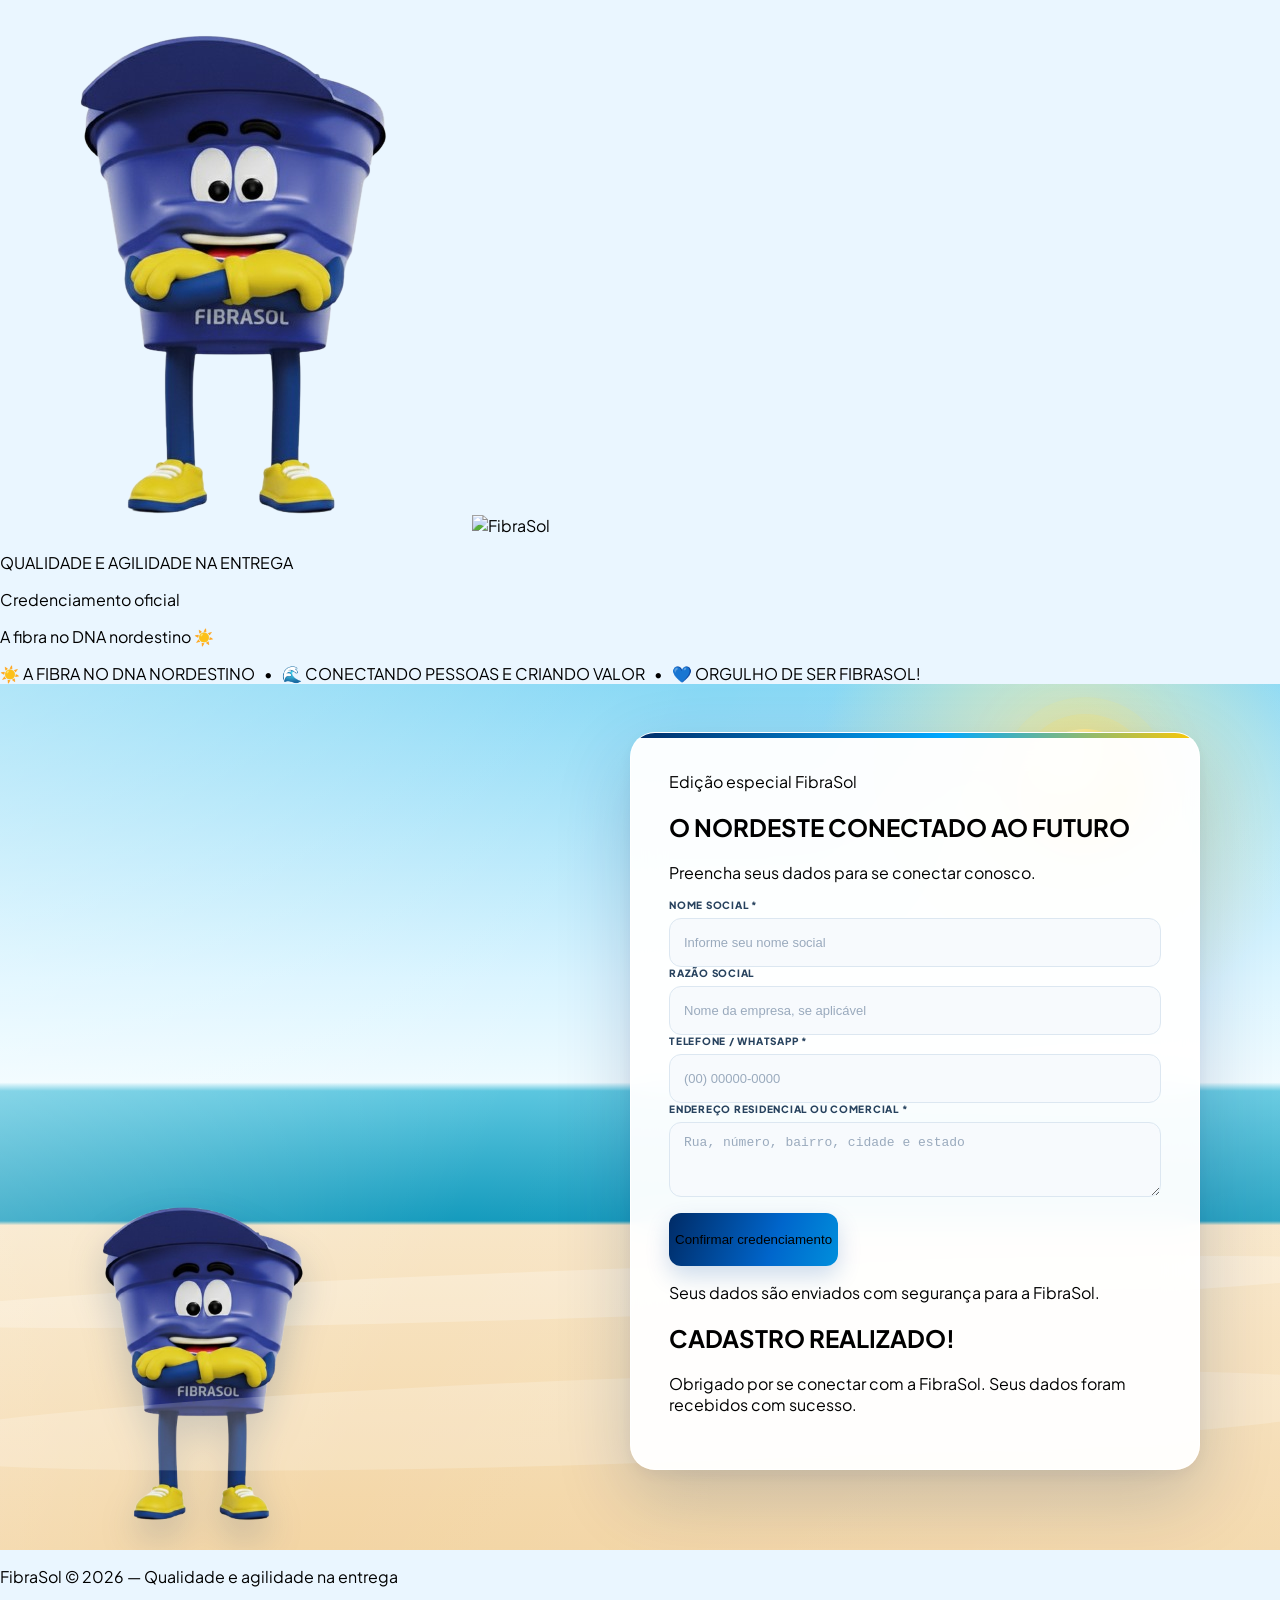
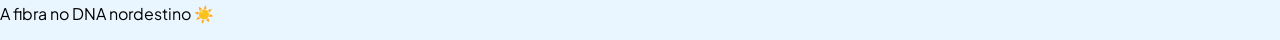
==== commit aa9676bb: "Add files via upload" ====
--- a/cadastro.html
+++ b/cadastro.html
@@ -33,209 +33,471 @@
   <link rel="stylesheet" href="style.css">
 
   <style>
-    body {
-      min-height: 100vh;
-      background: #eaf6ff;
-    }
-
+  
+/* =========================================================
+   FIBRASOL — PRAIA PREMIUM
+   CSS exclusivo da página cadastro.html
+   ========================================================= */
+
+body {
+    min-height: 100vh;
+    margin: 0;
+    background: #eaf6ff;
+}
+
+/* CENÁRIO PRINCIPAL */
+
+.cadastro-publico {
+    position: relative;
+    isolation: isolate;
+    overflow: hidden;
+    min-height: 650px;
+    display: flex;
+    align-items: center;
+    justify-content: center;
+    padding: 48px 24px 80px;
+    background:
+        radial-gradient(
+            circle at 83% 12%,
+            rgba(255, 239, 163, .8) 0,
+            rgba(255, 239, 163, 0) 19%
+        ),
+        linear-gradient(
+            180deg,
+            #87d8f5 0%,
+            #d9f4ff 34%,
+            #effbff 46%,
+            #5bc6df 47%,
+            #159bbd 62%,
+            #f8e6c7 62.5%,
+            #f3d5a4 100%
+        );
+}
+
+.cadastro-publico::before {
+    content: "";
+    position: absolute;
+    inset: 0;
+    z-index: -1;
+    pointer-events: none;
+    background:
+        linear-gradient(
+            115deg,
+            rgba(255,255,255,.35),
+            transparent 42%,
+            rgba(255,255,255,.12)
+        );
+}
+
+.cadastro-publico::after {
+    content: "";
+    position: absolute;
+    z-index: -1;
+    left: -10%;
+    bottom: 10%;
+    width: 120%;
+    height: 85px;
+    border-radius: 50%;
+    background: rgba(255,255,255,.2);
+    transform: rotate(-2deg);
+    pointer-events: none;
+}
+
+/* SOL */
+
+.sol-publico {
+    position: absolute;
+    top: 45px;
+    right: 11%;
+    width: 108px;
+    height: 108px;
+    border-radius: 50%;
+    background:
+        radial-gradient(
+            circle at 32% 28%,
+            #fff9cf 0%,
+            #ffe77e 42%,
+            #ffc800 78%,
+            #f5a900 100%
+        );
+    box-shadow:
+        0 0 0 15px rgba(255, 222, 92, .18),
+        0 0 0 32px rgba(255, 222, 92, .1),
+        0 0 65px rgba(255, 203, 50, .35);
+    animation: brilhoSol 5s ease-in-out infinite;
+    z-index: -1;
+    pointer-events: none;
+}
+
+/* NUVENS */
+
+.nuvem-publica {
+    position: absolute;
+    width: 120px;
+    height: 30px;
+    background: rgba(255,255,255,.88);
+    border-radius: 50px;
+    filter: drop-shadow(0 8px 12px rgba(0, 80, 120, .06));
+    animation: moverNuvem 28s linear infinite;
+    z-index: -1;
+    pointer-events: none;
+}
+
+.nuvem-publica::before,
+.nuvem-publica::after {
+    content: "";
+    position: absolute;
+    background: inherit;
+    border-radius: 50%;
+}
+
+.nuvem-publica::before {
+    width: 48px;
+    height: 48px;
+    left: 18px;
+    bottom: 5px;
+}
+
+.nuvem-publica::after {
+    width: 62px;
+    height: 62px;
+    right: 18px;
+    bottom: 0;
+}
+
+.nuvem-um {
+    top: 100px;
+    left: -150px;
+}
+
+.nuvem-dois {
+    top: 205px;
+    left: -230px;
+    transform: scale(.7);
+    opacity: .75;
+    animation-delay: -13s;
+}
+
+/* ONDAS */
+
+.onda-publica {
+    position: absolute;
+    left: -10%;
+    bottom: 27%;
+    width: 120%;
+    height: 48px;
+    border-radius: 50%;
+    background: rgba(255,255,255,.24);
+    transform: rotate(-2deg);
+    animation: moverOnda 8s ease-in-out infinite;
+    z-index: -1;
+    pointer-events: none;
+}
+
+/* MASCOTE */
+
+.mascote-publico {
+    position: absolute;
+    left: max(2%, calc(50% - 590px));
+    bottom: 2%;
+    width: clamp(180px, 24vw, 320px);
+    max-height: 390px;
+    object-fit: contain;
+    object-position: bottom center;
+    filter: drop-shadow(0 17px 18px rgba(0, 43, 102, .2));
+    animation: flutuarMascote 5s ease-in-out infinite;
+    z-index: -1;
+    pointer-events: none;
+}
+
+/* CARTÃO DO CADASTRO */
+
+.cartao-cadastro {
+    position: relative;
+    width: min(100%, 570px);
+    margin-left: auto;
+    margin-right: max(0px, calc((100% - 1120px) / 2));
+    padding: clamp(24px, 4vw, 38px);
+    overflow: hidden;
+    border: 1px solid rgba(255,255,255,.96);
+    border-radius: 25px;
+    background: rgba(255,255,255,.96);
+    box-shadow:
+        0 28px 75px rgba(0, 43, 102, .19),
+        0 5px 18px rgba(0, 43, 102, .06);
+    backdrop-filter: blur(16px);
+    -webkit-backdrop-filter: blur(16px);
+    animation: entradaCartao .65s ease both;
+}
+
+.cartao-cadastro::before {
+    content: "";
+    position: absolute;
+    top: 0;
+    left: 0;
+    right: 0;
+    height: 5px;
+    background: linear-gradient(
+        90deg,
+        #002B66,
+        #00A8FF 55%,
+        #FFC800
+    );
+}
+
+/* CAMPOS */
+
+.campo-publico {
+    display: block;
+    width: 100%;
+    min-height: 49px;
+    padding: 12px 14px;
+    color: #173451;
+    background: #f7fafd;
+    border: 1px solid #dce7f1;
+    border-radius: 12px;
+    outline: none;
+    font-size: 13px;
+    font-weight: 500;
+    transition:
+        border-color .2s ease,
+        box-shadow .2s ease,
+        background .2s ease;
+}
+
+.campo-publico::placeholder {
+    color: #9aaabd;
+}
+
+.campo-publico:hover {
+    border-color: #b7d2e9;
+    background: #fff;
+}
+
+.campo-publico:focus {
+    background: #fff;
+    border-color: #008bd2;
+    box-shadow: 0 0 0 4px rgba(0,168,255,.12);
+}
+
+.campo-publico:focus-visible {
+    outline: none;
+}
+
+textarea.campo-publico {
+    min-height: 75px;
+}
+
+/* RÓTULOS */
+
+.rotulo-publico {
+    display: block;
+    margin-bottom: 7px;
+    color: #27425e;
+    font-size: 10px;
+    font-weight: 900;
+    letter-spacing: .075em;
+    text-transform: uppercase;
+}
+
+/* BOTÃO DE ENVIO */
+
+.botao-publico {
+    position: relative;
+    min-height: 53px;
+    border: 0;
+    border-radius: 12px;
+    background: linear-gradient(110deg, #002B66, #0066CC 62%, #008fdc);
+    box-shadow: 0 10px 23px rgba(0, 75, 159, .2);
+    transition:
+        transform .2s ease,
+        box-shadow .2s ease,
+        filter .2s ease;
+}
+
+.botao-publico:hover:not(:disabled) {
+    transform: translateY(-2px);
+    box-shadow: 0 15px 28px rgba(0, 75, 159, .28);
+    filter: saturate(1.1);
+}
+
+.botao-publico:active:not(:disabled) {
+    transform: translateY(0);
+}
+
+.botao-publico:focus-visible {
+    outline: 3px solid rgba(0,168,255,.4);
+    outline-offset: 4px;
+}
+
+.botao-publico:disabled {
+    opacity: .65;
+    cursor: wait;
+}
+
+/* ANIMAÇÕES */
+
+@keyframes brilhoSol {
+    0%, 100% {
+        transform: scale(1);
+    }
+
+    50% {
+        transform: scale(1.055);
+    }
+}
+
+@keyframes moverNuvem {
+    from {
+        translate: 0 0;
+    }
+
+    to {
+        translate: calc(100vw + 450px) 0;
+    }
+}
+
+@keyframes moverOnda {
+    0%, 100% {
+        transform: translateX(-2%) rotate(-2deg);
+    }
+
+    50% {
+        transform: translateX(2%) rotate(1deg);
+    }
+}
+
+@keyframes flutuarMascote {
+    0%, 100% {
+        transform: translateY(0) rotate(-1deg);
+    }
+
+    50% {
+        transform: translateY(-9px) rotate(1deg);
+    }
+}
+
+@keyframes entradaCartao {
+    from {
+        opacity: 0;
+        transform: translateY(14px);
+    }
+
+    to {
+        opacity: 1;
+        transform: translateY(0);
+    }
+}
+
+/* TABLETS */
+
+@media (max-width: 900px) {
     .cadastro-publico {
-      position: relative;
-      isolation: isolate;
-      overflow: hidden;
-      min-height: 550px;
-      display: flex;
-      align-items: center;
-      justify-content: center;
-      padding: 35px 16px 55px;
-      background:
-        linear-gradient(180deg,
-          #b9eaff 0%,
-          #e8f8ff 40%,
-          #72d1ed 62%,
-          #f7e7ce 63%,
-          #f5d5a0 100%);
+        min-height: 610px;
+        padding: 35px 22px 65px;
+    }
+
+    .cartao-cadastro {
+        width: min(100%, 530px);
+        margin-right: 0;
+    }
+
+    .mascote-publico {
+        left: -35px;
+        width: 200px;
+        opacity: .38;
     }
 
     .sol-publico {
-      position: absolute;
-      top: 35px;
-      right: 9%;
-      width: 90px;
-      height: 90px;
-      border-radius: 50%;
-      background: #ffc800;
-      box-shadow: 0 0 45px #ffd84f99;
-      animation: brilhoSol 4s ease-in-out infinite;
-      z-index: -1;
-    }
-
-    .nuvem-publica {
-      position: absolute;
-      width: 120px;
-      height: 30px;
-      background: #fff;
-      opacity: .8;
-      border-radius: 50px;
-      animation: moverNuvem 24s linear infinite;
-      z-index: -1;
-    }
-
-    .nuvem-publica::before,
-    .nuvem-publica::after {
-      content: "";
-      position: absolute;
-      background: inherit;
-      border-radius: 50%;
-    }
-
-    .nuvem-publica::before {
-      width: 48px;
-      height: 48px;
-      left: 18px;
-      bottom: 5px;
-    }
-
-    .nuvem-publica::after {
-      width: 62px;
-      height: 62px;
-      right: 18px;
-      bottom: 0;
-    }
-
-    .nuvem-um {
-      top: 90px;
-      left: -140px;
-    }
-
-    .nuvem-dois {
-      top: 185px;
-      left: -220px;
-      transform: scale(.7);
-      animation-delay: -12s;
-    }
-
-    .onda-publica {
-      position: absolute;
-      left: -10%;
-      bottom: 28%;
-      width: 120%;
-      height: 45px;
-      border-radius: 50%;
-      background: #fff8;
-      transform: rotate(-2deg);
-      animation: moverOnda 7s ease-in-out infinite;
-      z-index: -1;
-    }
-
-    .mascote-publico {
-      position: absolute;
-      left: max(3%, calc(50% - 550px));
-      bottom: 4%;
-      width: clamp(130px, 20vw, 250px);
-      max-height: 340px;
-      object-fit: contain;
-      object-position: bottom;
-      filter: drop-shadow(0 14px 18px #00335b33);
-      animation: flutuarMascote 4s ease-in-out infinite;
-      z-index: -1;
-      pointer-events: none;
-    }
-
-    .cartao-cadastro {
-      width: min(100%, 610px);
-      padding: clamp(20px, 4vw, 36px);
-      border: 1px solid #ffffffc9;
-      border-radius: 28px;
-      background: #ffffffed;
-      box-shadow: 0 25px 65px #00335b26;
-      backdrop-filter: blur(15px);
-    }
-
-    .campo-publico {
-      width: 100%;
-      min-height: 48px;
-      padding: 12px 14px;
-      color: #1e293b;
-      background: #f8fafc;
-      border: 1px solid #dbe4ee;
-      border-radius: 12px;
-      outline: none;
-      transition: border-color .2s, box-shadow .2s, background .2s;
-    }
-
-    .campo-publico:focus {
-      background: #fff;
-      border-color: #0066cc;
-      box-shadow: 0 0 0 3px #00a8ff25;
-    }
-
-    .rotulo-publico {
-      display: block;
-      margin-bottom: 6px;
-      color: #334155;
-      font-size: 11px;
-      font-weight: 800;
-      letter-spacing: .07em;
-      text-transform: uppercase;
-    }
-
-    .botao-publico:disabled {
-      opacity: .65;
-      cursor: wait;
-    }
-
-    @keyframes brilhoSol {
-      0%, 100% { transform: scale(1); }
-      50% { transform: scale(1.08); }
-    }
-
-    @keyframes moverNuvem {
-      from { translate: 0 0; }
-      to { translate: calc(100vw + 400px) 0; }
-    }
-
-    @keyframes moverOnda {
-      0%, 100% { transform: translateX(-2%) rotate(-2deg); }
-      50% { transform: translateX(2%) rotate(1deg); }
-    }
-
-    @keyframes flutuarMascote {
-      0%, 100% { transform: translateY(0); }
-      50% { transform: translateY(-9px); }
-    }
-
-    @media (max-width: 640px) {
-      .cadastro-publico {
-        min-height: 570px;
-        padding: 24px 12px 38px;
-      }
-
-      .mascote-publico {
-        left: -22px;
-        bottom: 0;
-        width: 135px;
-        opacity: .45;
-      }
-
-      .sol-publico {
+        width: 85px;
+        height: 85px;
+    }
+}
+
+/* CELULARES */
+
+@media (max-width: 640px) {
+    .cadastro-publico {
+        min-height: 0;
+        padding: 28px 13px 54px;
+        background:
+            radial-gradient(
+                circle at 88% 7%,
+                rgba(255, 225, 110, .36),
+                transparent 22%
+            ),
+            linear-gradient(
+                180deg,
+                #a4e4f8 0%,
+                #e8f8ff 34%,
+                #70cfe3 47%,
+                #159bbd 62%,
+                #f7e7ce 62.5%,
+                #f5d5a0 100%
+            );
+    }
+
+    .sol-publico {
+        top: 25px;
+        right: 7%;
         width: 65px;
         height: 65px;
-        top: 24px;
-        right: 8%;
-      }
-
-      .cartao-cadastro {
-        border-radius: 22px;
-      }
-    }
-
-    @media (prefers-reduced-motion: reduce) {
-      *, *::before, *::after {
-        animation-duration: .01ms !important;
-        animation-iteration-count: 1 !important;
+    }
+
+    .nuvem-um {
+        top: 75px;
+    }
+
+    .nuvem-dois {
+        top: 155px;
+    }
+
+    .mascote-publico {
+        left: -24px;
+        bottom: 0;
+        width: 140px;
+        max-height: 200px;
+        opacity: .3;
+    }
+
+    .onda-publica {
+        bottom: 25%;
+    }
+
+    .cartao-cadastro {
+        width: 100%;
+        margin: 0;
+        padding: 25px 19px;
+        border-radius: 21px;
+        background: rgba(255,255,255,.97);
+        box-shadow: 0 20px 48px rgba(0,43,102,.17);
+    }
+
+    .campo-publico {
+        min-height: 47px;
+        font-size: 13px;
+    }
+}
+
+/* ACESSIBILIDADE */
+
+@media (prefers-reduced-motion: reduce) {
+    .sol-publico,
+    .nuvem-publica,
+    .onda-publica,
+    .mascote-publico,
+    .cartao-cadastro {
+        animation: none !important;
+    }
+
+    *,
+    *::before,
+    *::after {
         scroll-behavior: auto !important;
-      }
-    }
+        transition-duration: .01ms !important;
+    }
+}
+
   </style>
 </head>
 
--- a/style.css
+++ b/style.css
@@ -1659,9 +1659,18 @@
     filter: brightness(0) invert(1) !important;
 }
 
+
+
 /* ==========================================================
    FIBRASOL — IMPRESSÃO DO TOTEM QR CODE EM A4
-   ========================================================== */
+   BLOCO UNIFICADO — SEM REGRAS DUPLICADAS
+   ========================================================== */
+
+@media screen {
+    .no-print {
+        display: inline-flex;
+    }
+}
 
 @media print {
 
@@ -1672,20 +1681,21 @@
 
     html,
     body {
-        width: 100% !important;
+        width: auto !important;
         min-height: 0 !important;
         margin: 0 !important;
         padding: 0 !important;
         background: #ffffff !important;
-        font-family: Arial, sans-serif !important;
         print-color-adjust: exact !important;
         -webkit-print-color-adjust: exact !important;
     }
 
+    /* Oculta o restante da página */
     body * {
         visibility: hidden !important;
     }
 
+    /* Mantém visível somente o Totem */
     #section-totem,
     #section-totem * {
         visibility: visible !important;
@@ -1698,194 +1708,149 @@
         left: 0 !important;
         width: 100% !important;
         max-width: none !important;
+        height: auto !important;
         margin: 0 !important;
         padding: 0 !important;
         overflow: visible !important;
-    }
-
+        transform: none !important;
+    }
+
+    /* Cartão principal */
     #section-totem .fibrasol-qr-card {
+        display: block !important;
+        position: relative !important;
         width: 100% !important;
         max-width: 170mm !important;
+        height: auto !important;
         margin: 0 auto !important;
-        padding: 8mm !important;
+        padding: 7mm !important;
         overflow: visible !important;
         border: 1px solid #d9ad24 !important;
-        border-radius: 8mm !important;
+        border-radius: 5mm !important;
+        background: #002B66 !important;
         box-shadow: none !important;
+        transform: none !important;
         break-inside: avoid !important;
         page-break-inside: avoid !important;
-        background: #082d60 !important;
-    }
-
-    #section-totem .fibrasol-qr-logo-oficial {
-        width: 60mm !important;
-        max-width: 100% !important;
-        height: 18mm !important;
-        filter: brightness(0) invert(1) !important;
-    }
-
-    #section-totem .fibrasol-qr-mascote-area {
-        display: none !important;
-    }
-
-    #section-totem .fibrasol-qr-frame {
-        width: 76mm !important;
-        max-width: 100% !important;
-        margin: 5mm auto !important;
-        padding: 4mm !important;
-        box-shadow: none !important;
-        break-inside: avoid !important;
-    }
-
-    #section-totem .fibrasol-qr-white-area {
-        min-height: 0 !important;
-        padding: 3mm !important;
-        background: #ffffff !important;
-    }
-
-    #qrcode-container {
-        width: 60mm !important;
-        height: 60mm !important;
-        max-width: none !important;
-        margin: 0 auto !important;
-    }
-
-    #qrcode-container img,
-    #qrcode-container canvas {
-        display: block !important;
-        width: 60mm !important;
-        height: 60mm !important;
-        max-width: none !important;
-        image-rendering: pixelated !important;
-    }
-
-    #section-totem .fibrasol-qr-instruction {
-        margin-top: 5mm !important;
-        padding: 4mm !important;
-        break-inside: avoid !important;
-    }
-
-    #section-totem .fibrasol-qr-footer {
-        margin-top: 5mm !important;
-        padding-top: 4mm !important;
-        font-size: 8pt !important;
-    }
-
-    #section-totem .fibrasol-qr-light {
-        display: none !important;
-    }
-
-    #section-admin,
-    #modal-auth,
-    header,
-    footer,
-    nav,
-    button {
-        display: none !important;
-    }
-}
-
-
-/* ==========================================================
-   FIBRASOL — IMPRESSÃO DO TOTEM EM A4
-   ========================================================== */
-
-
-@media screen {
-    .no-print {
-        display: inline-flex;
-    }
-}
-
-
-@media print {
-    @page {
-        size: A4 portrait;
-        margin: 8mm;
-    }
-
-    html,
-    body {
-        margin: 0 !important;
-        padding: 0 !important;
-        min-height: 0 !important;
-        background: #fff !important;
-        print-color-adjust: exact !important;
-        -webkit-print-color-adjust: exact !important;
-    }
-
-    body * {
-        visibility: hidden !important;
-    }
-
-    #section-totem,
-    #section-totem * {
-        visibility: visible !important;
-    }
-
-    #section-totem {
-        display: block !important;
-        position: absolute !important;
-        top: 0 !important;
-        left: 0 !important;
-        width: 100% !important;
-        max-width: none !important;
-        margin: 0 !important;
-        padding: 0 !important;
-    }
-
-    #section-totem .fibrasol-qr-card {
-        width: 100% !important;
-        max-width: 170mm !important;
-        margin: 0 auto !important;
-        padding: 8mm !important;
-        border-radius: 8mm !important;
-        box-shadow: none !important;
-        break-inside: avoid !important;
-        page-break-inside: avoid !important;
-        background: #002B66 !important;
-    }
-
+    }
+
+    /* Remove elementos decorativos e controles */
     #section-totem .fibrasol-qr-mascote-area,
     #section-totem .fibrasol-qr-light,
     #section-totem .no-print {
         display: none !important;
     }
 
+    /* Moldura branca do QR */
     #section-totem .fibrasol-qr-frame {
-        width: 76mm !important;
+        display: block !important;
+        position: relative !important;
+        width: 78mm !important;
         max-width: 100% !important;
+        height: auto !important;
         margin: 5mm auto !important;
+        padding: 3mm !important;
+        overflow: visible !important;
+        background: #ffffff !important;
+        box-shadow: none !important;
+        transform: none !important;
+        break-inside: avoid !important;
+        page-break-inside: avoid !important;
+    }
+
+    #section-totem .fibrasol-qr-white-area {
+        display: flex !important;
+        align-items: center !important;
+        justify-content: center !important;
+        width: 100% !important;
+        min-height: 0 !important;
+        height: auto !important;
+        margin: 0 !important;
+        padding: 5mm !important;
+        overflow: visible !important;
+        border: 0 !important;
+        border-radius: 0 !important;
+        background: #ffffff !important;
+    }
+
+    /* Contêiner único do QR */
+    #section-totem #qrcode-container {
+        display: block !important;
+        position: relative !important;
+        flex: 0 0 auto !important;
+        width: 60mm !important;
+        height: 60mm !important;
+        min-width: 60mm !important;
+        min-height: 60mm !important;
+        max-width: none !important;
+        margin: 0 auto !important;
+        padding: 0 !important;
+        overflow: hidden !important;
+        background: #ffffff !important;
+        font-size: 0 !important;
+        line-height: 0 !important;
+    }
+
+    /*
+       A biblioteca QRCode.js cria canvas e imagem.
+       Na impressão, o canvas fica oculto para não
+       aparecer junto da imagem final.
+    */
+    #section-totem #qrcode-container canvas {
+        display: none !important;
+        visibility: hidden !important;
+    }
+
+    /* Imagem final do QR Code */
+    #section-totem #qrcode-container img {
+        display: block !important;
+        visibility: visible !important;
+        position: absolute !important;
+        top: 0 !important;
+        right: auto !important;
+        bottom: auto !important;
+        left: 0 !important;
+        width: 60mm !important;
+        height: 60mm !important;
+        min-width: 60mm !important;
+        min-height: 60mm !important;
+        max-width: none !important;
+        margin: 0 !important;
+        padding: 0 !important;
+        border: 0 !important;
+        object-fit: contain !important;
+        image-rendering: pixelated !important;
+    }
+
+    /* Instruções */
+    #section-totem .fibrasol-qr-instruction {
+        display: flex !important;
+        margin-top: 4mm !important;
+        padding: 3mm !important;
         box-shadow: none !important;
         break-inside: avoid !important;
-    }
-
-    #qrcode-container {
+        page-break-inside: avoid !important;
+    }
+
+    /* Rodapé do Totem */
+    #section-totem .fibrasol-qr-footer {
         display: flex !important;
-        justify-content: center !important;
-        align-items: center !important;
-        background: #fff !important;
-    }
-
-    #qrcode-container img,
-    #qrcode-container canvas {
-        display: block !important;
-        width: 60mm !important;
-        height: 60mm !important;
-        max-width: none !important;
-    }
-
-    #section-totem .fibrasol-qr-instruction,
-    #section-totem .fibrasol-qr-footer {
+        margin-top: 4mm !important;
+        padding-top: 3mm !important;
+        font-size: 8pt !important;
         break-inside: avoid !important;
-    }
-
-    header,
-    footer,
+        page-break-inside: avoid !important;
+    }
+
+    /* Oculta outras áreas da aplicação */
     #section-admin,
     #section-cadastro,
     #section-sucesso,
-    #modal-auth {
+    #modal-auth,
+    header,
+    body > footer,
+    nav,
+    button {
         display: none !important;
     }
 }
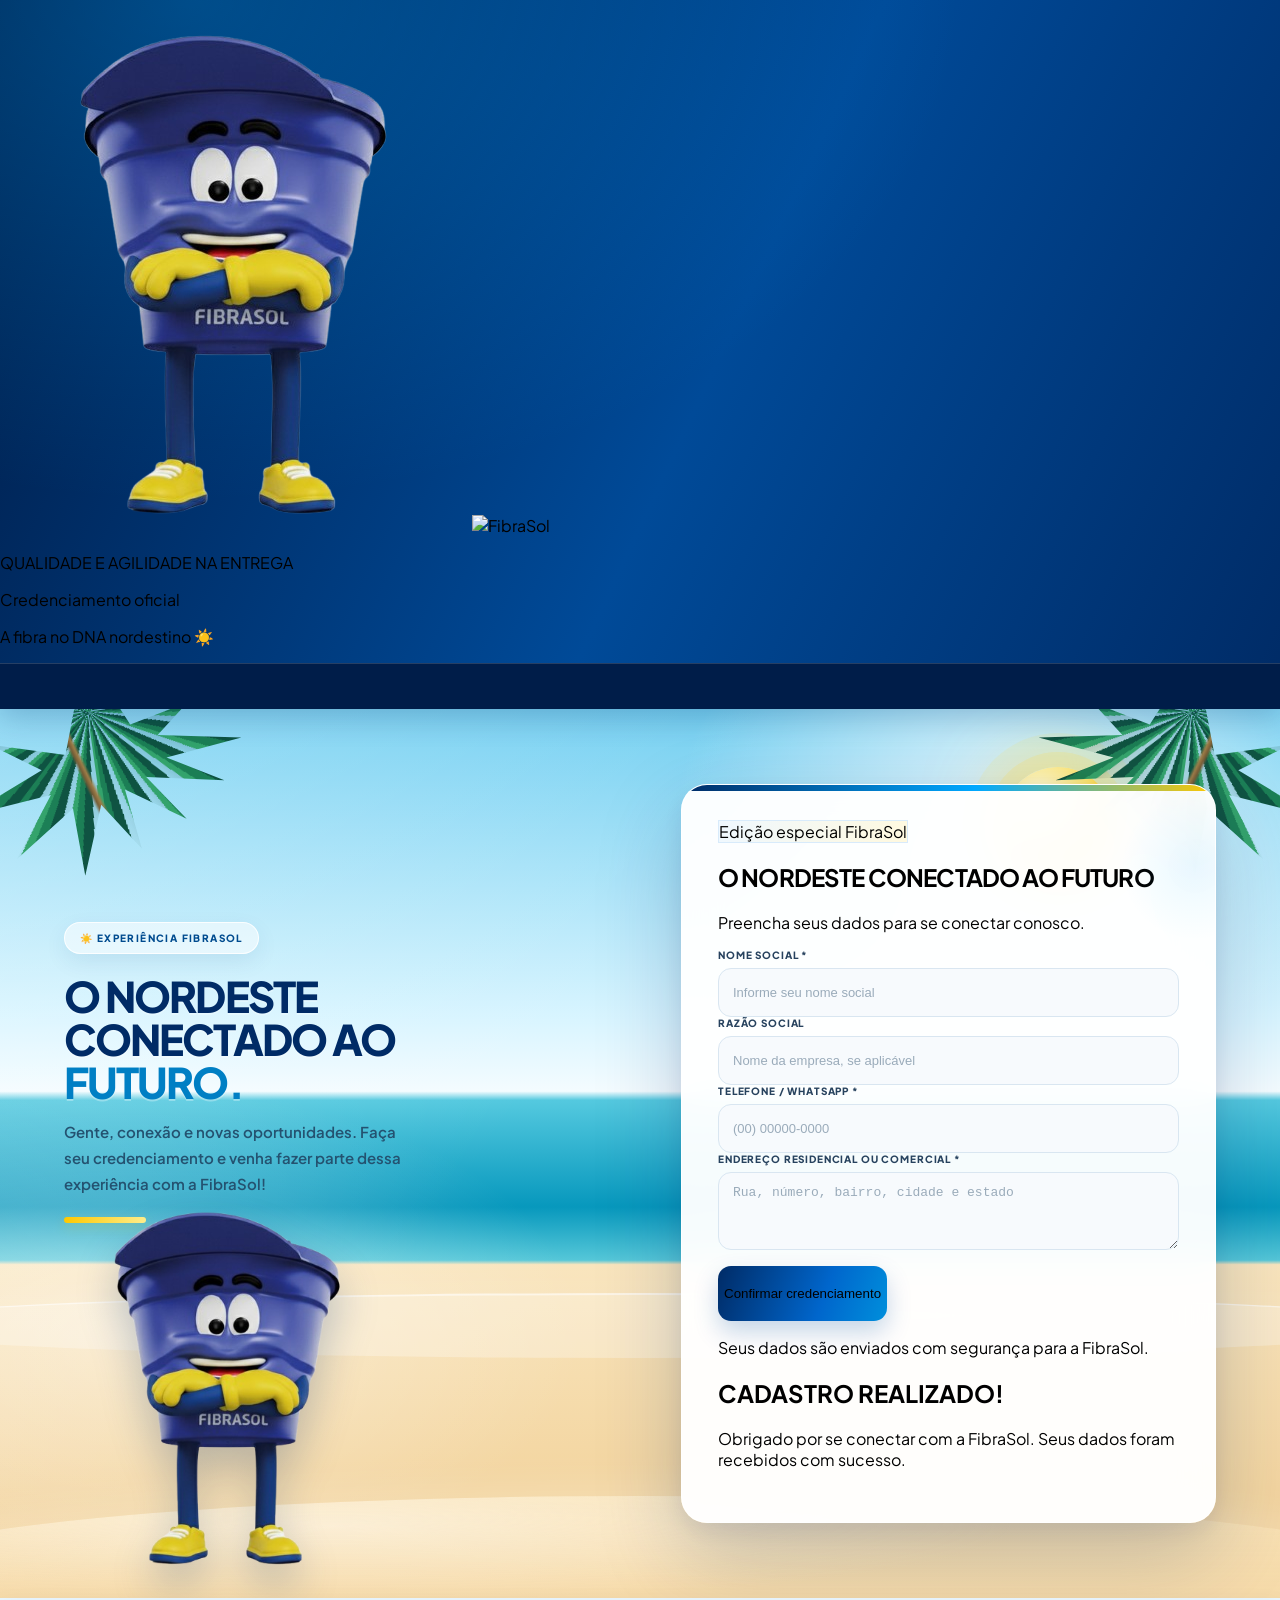
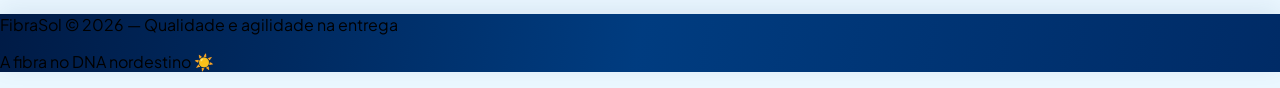
==== commit 57809b4e: "Add files via upload" ====
--- a/cadastro.html
+++ b/cadastro.html
@@ -34,200 +34,383 @@
 
   <style>
   
+
 /* =========================================================
-   FIBRASOL — PRAIA PREMIUM
-   CSS exclusivo da página cadastro.html
+   FIBRASOL — CREDENCIAMENTO PRAIA PREMIUM
+   Design exclusivo de cadastro.html
    ========================================================= */
+
+:root {
+    --fibra-azul: #002b66;
+    --fibra-ciano: #00a8ff;
+    --fibra-amarelo: #ffc800;
+    --fibra-areia: #f7e2b8;
+}
+
+html {
+    scroll-behavior: smooth;
+}
 
 body {
     min-height: 100vh;
     margin: 0;
-    background: #eaf6ff;
-}
-
-/* CENÁRIO PRINCIPAL */
+    background: #eaf7ff;
+    overflow-x: hidden;
+}
+
+header {
+    position: relative;
+    z-index: 10;
+}
+
+/* CABEÇALHO COM PROFUNDIDADE */
+
+header:first-of-type {
+    background:
+        radial-gradient(ellipse at 15% 0%, rgba(0,168,255,.3), transparent 50%),
+        linear-gradient(115deg, #001b46, #004a98 55%, #002b66) !important;
+    box-shadow: 0 8px 28px rgba(0, 43, 102, .22);
+}
+
+/* FAIXA DE FRASES EM MOVIMENTO */
+
+header > div:last-child {
+    position: relative;
+    overflow: hidden;
+    border-top: 1px solid rgba(255,255,255,.15);
+    background: #001d49 !important;
+    padding: 12px 0 !important;
+}
+
+header > div:last-child > div {
+    display: block;
+    width: max-content;
+    white-space: nowrap;
+    text-align: left !important;
+    padding-left: 100%;
+    animation: faixaFibraSol 25s linear infinite;
+    will-change: transform;
+}
+
+header > div:last-child:hover > div {
+    animation-play-state: paused;
+}
+
+@keyframes faixaFibraSol {
+    from { transform: translateX(0); }
+    to   { transform: translateX(-100%); }
+}
+
+/* CENÁRIO DA PRAIA */
 
 .cadastro-publico {
     position: relative;
     isolation: isolate;
     overflow: hidden;
-    min-height: 650px;
+    min-height: 790px;
     display: flex;
     align-items: center;
-    justify-content: center;
-    padding: 48px 24px 80px;
+    justify-content: flex-end;
+    padding: 75px max(5%, calc((100% - 1180px) / 2));
     background:
-        radial-gradient(
-            circle at 83% 12%,
-            rgba(255, 239, 163, .8) 0,
-            rgba(255, 239, 163, 0) 19%
-        ),
+        radial-gradient(ellipse at 80% 12%, rgba(255,255,255,.8), transparent 24%),
         linear-gradient(
             180deg,
-            #87d8f5 0%,
-            #d9f4ff 34%,
-            #effbff 46%,
-            #5bc6df 47%,
-            #159bbd 62%,
-            #f8e6c7 62.5%,
-            #f3d5a4 100%
+            #72cff1 0%,
+            #d9f5ff 35%,
+            #f4fcff 43%,
+            #54c9df 44%,
+            #0798bd 56%,
+            #55c7d8 62%,
+            #f9e5bd 62.5%,
+            #f0cd91 100%
         );
 }
+
+/* REFLEXO DE LUZ NO CÉU */
 
 .cadastro-publico::before {
     content: "";
     position: absolute;
     inset: 0;
-    z-index: -1;
+    z-index: 0;
     pointer-events: none;
     background:
-        linear-gradient(
-            115deg,
-            rgba(255,255,255,.35),
-            transparent 42%,
-            rgba(255,255,255,.12)
-        );
-}
+        radial-gradient(ellipse at 10% 70%, rgba(255,255,255,.38), transparent 28%),
+        linear-gradient(125deg, rgba(255,255,255,.22), transparent 42%);
+}
+
+/* TEXTURA DA AREIA */
 
 .cadastro-publico::after {
     content: "";
     position: absolute;
-    z-index: -1;
     left: -10%;
-    bottom: 10%;
+    bottom: -48px;
     width: 120%;
-    height: 85px;
+    height: 150px;
+    z-index: 1;
+    pointer-events: none;
+    border-radius: 50% 50% 0 0;
+    background:
+        radial-gradient(ellipse at 30% 20%, rgba(255,255,255,.45), transparent 45%),
+        linear-gradient(180deg, rgba(255,240,205,.55), #f4d7a5);
+    box-shadow: 0 -12px 35px rgba(255,255,255,.18);
+}
+
+/* SOL COM BRILHO */
+
+.sol-publico {
+    position: absolute;
+    top: 58px;
+    right: 13%;
+    width: 112px;
+    height: 112px;
     border-radius: 50%;
-    background: rgba(255,255,255,.2);
-    transform: rotate(-2deg);
+    z-index: 1;
     pointer-events: none;
-}
-
-/* SOL */
-
-.sol-publico {
-    position: absolute;
-    top: 45px;
-    right: 11%;
-    width: 108px;
-    height: 108px;
-    border-radius: 50%;
-    background:
-        radial-gradient(
-            circle at 32% 28%,
-            #fff9cf 0%,
-            #ffe77e 42%,
-            #ffc800 78%,
-            #f5a900 100%
-        );
+    background: radial-gradient(circle at 32% 28%, #fffde0, #ffe56c 48%, #ffc000 78%);
     box-shadow:
-        0 0 0 15px rgba(255, 222, 92, .18),
-        0 0 0 32px rgba(255, 222, 92, .1),
-        0 0 65px rgba(255, 203, 50, .35);
-    animation: brilhoSol 5s ease-in-out infinite;
-    z-index: -1;
+        0 0 0 15px rgba(255,220,75,.2),
+        0 0 0 34px rgba(255,220,75,.12),
+        0 0 75px rgba(255,211,55,.5);
+    animation: solRespira 5s ease-in-out infinite;
+}
+
+@keyframes solRespira {
+    0%, 100% { transform: scale(1); filter: brightness(1); }
+    50% { transform: scale(1.07); filter: brightness(1.08); }
+}
+
+/* NUVENS */
+
+.nuvem-publica {
+    position: absolute;
+    width: 130px;
+    height: 32px;
+    border-radius: 50px;
+    background: rgba(255,255,255,.9);
+    filter: drop-shadow(0 8px 12px rgba(0,60,110,.08));
+    z-index: 1;
     pointer-events: none;
-}
-
-/* NUVENS */
-
-.nuvem-publica {
-    position: absolute;
-    width: 120px;
-    height: 30px;
-    background: rgba(255,255,255,.88);
-    border-radius: 50px;
-    filter: drop-shadow(0 8px 12px rgba(0, 80, 120, .06));
-    animation: moverNuvem 28s linear infinite;
-    z-index: -1;
-    pointer-events: none;
+    animation: nuvemPasseia 34s linear infinite;
 }
 
 .nuvem-publica::before,
 .nuvem-publica::after {
     content: "";
     position: absolute;
+    bottom: 4px;
+    border-radius: 50%;
     background: inherit;
+}
+
+.nuvem-publica::before {
+    width: 53px;
+    height: 53px;
+    left: 18px;
+}
+
+.nuvem-publica::after {
+    width: 66px;
+    height: 66px;
+    right: 15px;
+}
+
+.nuvem-um {
+    top: 105px;
+    left: -190px;
+}
+
+.nuvem-dois {
+    top: 225px;
+    left: -260px;
+    transform: scale(.72);
+    opacity: .78;
+    animation-duration: 45s;
+    animation-delay: -20s;
+}
+
+@keyframes nuvemPasseia {
+    from { translate: 0 0; }
+    to { translate: calc(100vw + 500px) 0; }
+}
+
+/* ONDAS EM CAMADAS */
+
+.onda-publica {
+    position: absolute;
+    left: -12%;
+    bottom: 27%;
+    width: 124%;
+    height: 65px;
     border-radius: 50%;
-}
-
-.nuvem-publica::before {
-    width: 48px;
-    height: 48px;
-    left: 18px;
-    bottom: 5px;
-}
-
-.nuvem-publica::after {
-    width: 62px;
-    height: 62px;
-    right: 18px;
-    bottom: 0;
-}
-
-.nuvem-um {
-    top: 100px;
-    left: -150px;
-}
-
-.nuvem-dois {
-    top: 205px;
-    left: -230px;
-    transform: scale(.7);
-    opacity: .75;
-    animation-delay: -13s;
-}
-
-/* ONDAS */
-
-.onda-publica {
-    position: absolute;
-    left: -10%;
-    bottom: 27%;
-    width: 120%;
-    height: 48px;
-    border-radius: 50%;
-    background: rgba(255,255,255,.24);
-    transform: rotate(-2deg);
-    animation: moverOnda 8s ease-in-out infinite;
-    z-index: -1;
+    z-index: 1;
     pointer-events: none;
+    background: rgba(255,255,255,.28);
+    border-top: 2px solid rgba(255,255,255,.52);
+    box-shadow: 0 -12px 25px rgba(255,255,255,.08);
+    animation: ondaVaiVolta 8s ease-in-out infinite;
+}
+
+@keyframes ondaVaiVolta {
+    0%, 100% { transform: translateX(-2%) rotate(-2deg); }
+    50% { transform: translateX(2%) rotate(1deg); }
 }
 
 /* MASCOTE */
 
 .mascote-publico {
     position: absolute;
-    left: max(2%, calc(50% - 590px));
-    bottom: 2%;
-    width: clamp(180px, 24vw, 320px);
-    max-height: 390px;
+    left: max(4%, calc(50% - 585px));
+    bottom: 20px;
+    width: clamp(230px, 27vw, 365px);
+    max-height: 440px;
     object-fit: contain;
     object-position: bottom center;
-    filter: drop-shadow(0 17px 18px rgba(0, 43, 102, .2));
-    animation: flutuarMascote 5s ease-in-out infinite;
-    z-index: -1;
+    z-index: 2;
     pointer-events: none;
+    filter: drop-shadow(0 20px 20px rgba(0,43,102,.24));
+    animation: mascoteVivo 5s ease-in-out infinite;
+}
+
+@keyframes mascoteVivo {
+    0%, 100% { transform: translateY(0) rotate(-1deg); }
+    50% { transform: translateY(-10px) rotate(1deg); }
+}
+
+/* FOLHAS TROPICAIS — COMPLEMENTO AOS CANTOS */
+
+.folhas-coqueiro {
+    position: absolute;
+    top: -18px;
+    width: 285px;
+    height: 235px;
+    z-index: 2;
+    pointer-events: none;
+    opacity: .94;
+}
+
+.folhas-esquerda {
+    left: -35px;
+    transform: rotate(-8deg);
+}
+
+.folhas-direita {
+    right: -35px;
+    transform: scaleX(-1) rotate(-8deg);
+}
+
+.folhas-coqueiro::before {
+    content: "";
+    position: absolute;
+    inset: 0;
+    background:
+        linear-gradient(72deg, transparent 47%, #74552b 48%, #9d783e 49%, transparent 50%),
+        repeating-conic-gradient(
+            from 225deg at 48% 8%,
+            #064b37 0deg 5deg,
+            #14794c 5deg 9deg,
+            #2da064 9deg 12deg,
+            transparent 12deg 16deg
+        );
+    clip-path: polygon(
+        45% 0, 56% 0, 62% 16%, 83% 10%,
+        71% 22%, 100% 28%, 73% 32%,
+        92% 45%, 65% 39%, 77% 59%,
+        57% 43%, 60% 69%, 48% 48%,
+        39% 77%, 38% 48%, 16% 66%,
+        31% 41%, 0 45%, 29% 30%,
+        12% 16%, 38% 25%
+    );
+    filter: drop-shadow(0 8px 5px rgba(0,45,24,.15));
+}
+
+/* CHAMADA VISUAL AO LADO DO FORMULÁRIO */
+
+.chamada-praia {
+    position: absolute;
+    z-index: 3;
+    left: max(5%, calc(50% - 590px));
+    top: 24%;
+    width: min(40%, 440px);
+    color: var(--fibra-azul);
+    pointer-events: none;
+    animation: entradaChamada .9s ease both;
+}
+
+.chamada-praia .chamada-selo {
+    display: inline-flex;
+    align-items: center;
+    gap: 8px;
+    padding: 9px 15px;
+    border: 1px solid rgba(255,255,255,.85);
+    border-radius: 99px;
+    background: rgba(255,255,255,.55);
+    box-shadow: 0 8px 22px rgba(0,65,120,.08);
+    backdrop-filter: blur(8px);
+    color: #004b8f;
+    font-size: 10px;
+    font-weight: 900;
+    letter-spacing: .14em;
+    text-transform: uppercase;
+}
+
+.chamada-praia h2 {
+    margin: 20px 0 12px;
+    color: #002b66;
+    font-size: clamp(30px, 3.3vw, 49px);
+    line-height: 1.02;
+    font-weight: 1000;
+    letter-spacing: -.045em;
+    text-shadow: 0 2px 0 rgba(255,255,255,.28);
+}
+
+.chamada-praia h2 span {
+    color: #007fc4;
+    text-shadow: 0 2px 0 rgba(255,255,255,.3);
+}
+
+.chamada-praia p {
+    max-width: 360px;
+    color: #245270;
+    font-size: 15px;
+    line-height: 1.75;
+    font-weight: 600;
+}
+
+.chamada-praia .traco-amarelo {
+    width: 82px;
+    height: 6px;
+    margin-top: 20px;
+    border-radius: 99px;
+    background: linear-gradient(90deg, #ffc800, #ffed8b);
+    box-shadow: 0 4px 12px rgba(255,200,0,.22);
+}
+
+@keyframes entradaChamada {
+    from { opacity: 0; transform: translateY(18px); }
+    to { opacity: 1; transform: translateY(0); }
 }
 
 /* CARTÃO DO CADASTRO */
 
 .cartao-cadastro {
     position: relative;
-    width: min(100%, 570px);
-    margin-left: auto;
-    margin-right: max(0px, calc((100% - 1120px) / 2));
-    padding: clamp(24px, 4vw, 38px);
+    z-index: 4;
+    width: min(100%, 535px);
+    margin: 0 0 0 auto;
+    padding: clamp(25px, 3.1vw, 36px);
     overflow: hidden;
-    border: 1px solid rgba(255,255,255,.96);
-    border-radius: 25px;
+    border: 1px solid rgba(255,255,255,.95);
+    border-radius: 26px;
     background: rgba(255,255,255,.96);
     box-shadow:
-        0 28px 75px rgba(0, 43, 102, .19),
-        0 5px 18px rgba(0, 43, 102, .06);
-    backdrop-filter: blur(16px);
-    -webkit-backdrop-filter: blur(16px);
-    animation: entradaCartao .65s ease both;
+        0 32px 85px rgba(0,43,102,.22),
+        0 8px 24px rgba(0,43,102,.08);
+    backdrop-filter: blur(18px);
+    -webkit-backdrop-filter: blur(18px);
+    animation: entradaCartao .75s ease both;
 }
 
 .cartao-cadastro::before {
@@ -236,59 +419,38 @@
     top: 0;
     left: 0;
     right: 0;
-    height: 5px;
-    background: linear-gradient(
-        90deg,
-        #002B66,
-        #00A8FF 55%,
-        #FFC800
-    );
+    height: 6px;
+    background: linear-gradient(90deg, #002b66, #00a8ff 55%, #ffc800);
+}
+
+.cartao-cadastro::after {
+    content: "";
+    position: absolute;
+    top: 6px;
+    right: -55px;
+    width: 150px;
+    height: 150px;
+    border-radius: 50%;
+    background: radial-gradient(circle, rgba(0,168,255,.08), transparent 70%);
+    pointer-events: none;
+}
+
+/* TÍTULO INTERNO */
+
+.cartao-cadastro h1 {
+    letter-spacing: -.035em;
+}
+
+.cartao-cadastro .text-center.mb-7 {
+    position: relative;
+}
+
+.cartao-cadastro .text-center.mb-7 > span {
+    border: 1px solid #d8ebfb;
+    background: linear-gradient(110deg, #eff8ff, #fff9df);
 }
 
 /* CAMPOS */
-
-.campo-publico {
-    display: block;
-    width: 100%;
-    min-height: 49px;
-    padding: 12px 14px;
-    color: #173451;
-    background: #f7fafd;
-    border: 1px solid #dce7f1;
-    border-radius: 12px;
-    outline: none;
-    font-size: 13px;
-    font-weight: 500;
-    transition:
-        border-color .2s ease,
-        box-shadow .2s ease,
-        background .2s ease;
-}
-
-.campo-publico::placeholder {
-    color: #9aaabd;
-}
-
-.campo-publico:hover {
-    border-color: #b7d2e9;
-    background: #fff;
-}
-
-.campo-publico:focus {
-    background: #fff;
-    border-color: #008bd2;
-    box-shadow: 0 0 0 4px rgba(0,168,255,.12);
-}
-
-.campo-publico:focus-visible {
-    outline: none;
-}
-
-textarea.campo-publico {
-    min-height: 75px;
-}
-
-/* RÓTULOS */
 
 .rotulo-publico {
     display: block;
@@ -296,29 +458,60 @@
     color: #27425e;
     font-size: 10px;
     font-weight: 900;
-    letter-spacing: .075em;
+    letter-spacing: .085em;
     text-transform: uppercase;
 }
 
-/* BOTÃO DE ENVIO */
+.campo-publico {
+    display: block;
+    width: 100%;
+    min-height: 49px;
+    padding: 12px 14px;
+    border: 1px solid #d9e6f1;
+    border-radius: 13px;
+    outline: none;
+    background: #f7fafd;
+    color: #173451;
+    font-size: 13px;
+    font-weight: 500;
+    transition: border-color .2s, box-shadow .2s, background .2s;
+}
+
+.campo-publico::placeholder {
+    color: #9aabba;
+}
+
+.campo-publico:hover {
+    border-color: #a9cde8;
+    background: #fff;
+}
+
+.campo-publico:focus {
+    border-color: #008bd2;
+    background: #fff;
+    box-shadow: 0 0 0 4px rgba(0,168,255,.12);
+}
+
+textarea.campo-publico {
+    min-height: 78px;
+}
+
+/* BOTÃO */
 
 .botao-publico {
     position: relative;
-    min-height: 53px;
+    min-height: 55px;
     border: 0;
-    border-radius: 12px;
-    background: linear-gradient(110deg, #002B66, #0066CC 62%, #008fdc);
-    box-shadow: 0 10px 23px rgba(0, 75, 159, .2);
-    transition:
-        transform .2s ease,
-        box-shadow .2s ease,
-        filter .2s ease;
+    border-radius: 13px;
+    background: linear-gradient(110deg, #002b66, #0066cc 62%, #008fdc);
+    box-shadow: 0 11px 25px rgba(0,75,159,.23);
+    transition: transform .2s, box-shadow .2s, filter .2s;
 }
 
 .botao-publico:hover:not(:disabled) {
     transform: translateY(-2px);
-    box-shadow: 0 15px 28px rgba(0, 75, 159, .28);
-    filter: saturate(1.1);
+    box-shadow: 0 16px 30px rgba(0,75,159,.3);
+    filter: saturate(1.12);
 }
 
 .botao-publico:active:not(:disabled) {
@@ -331,146 +524,176 @@
 }
 
 .botao-publico:disabled {
-    opacity: .65;
+    opacity: .7;
     cursor: wait;
 }
 
-/* ANIMAÇÕES */
-
-@keyframes brilhoSol {
-    0%, 100% {
-        transform: scale(1);
-    }
-
-    50% {
-        transform: scale(1.055);
-    }
-}
-
-@keyframes moverNuvem {
-    from {
-        translate: 0 0;
-    }
-
-    to {
-        translate: calc(100vw + 450px) 0;
-    }
-}
-
-@keyframes moverOnda {
-    0%, 100% {
-        transform: translateX(-2%) rotate(-2deg);
-    }
-
-    50% {
-        transform: translateX(2%) rotate(1deg);
-    }
-}
-
-@keyframes flutuarMascote {
-    0%, 100% {
-        transform: translateY(0) rotate(-1deg);
-    }
-
-    50% {
-        transform: translateY(-9px) rotate(1deg);
-    }
-}
-
 @keyframes entradaCartao {
-    from {
-        opacity: 0;
-        transform: translateY(14px);
-    }
-
-    to {
-        opacity: 1;
-        transform: translateY(0);
-    }
+    from { opacity: 0; transform: translateY(18px); }
+    to { opacity: 1; transform: translateY(0); }
+}
+
+/* RODAPÉ */
+
+footer {
+    position: relative;
+    z-index: 5;
+    background: linear-gradient(100deg, #001b46, #003c80, #002b66) !important;
+    box-shadow: 0 -6px 25px rgba(0,43,102,.08);
 }
 
 /* TABLETS */
 
-@media (max-width: 900px) {
+@media (max-width: 1000px) {
     .cadastro-publico {
-        min-height: 610px;
-        padding: 35px 22px 65px;
+        min-height: 740px;
+        padding: 55px 24px 70px;
+    }
+
+    .chamada-praia {
+        top: 8%;
+        left: 6%;
+        width: 35%;
+    }
+
+    .chamada-praia h2 {
+        font-size: clamp(25px, 3.4vw, 36px);
+    }
+
+    .chamada-praia p {
+        font-size: 13px;
     }
 
     .cartao-cadastro {
-        width: min(100%, 530px);
-        margin-right: 0;
+        width: min(58%, 510px);
     }
 
     .mascote-publico {
-        left: -35px;
-        width: 200px;
-        opacity: .38;
-    }
-
-    .sol-publico {
-        width: 85px;
-        height: 85px;
+        width: 220px;
+        opacity: .8;
+    }
+
+    .folhas-coqueiro {
+        transform: scale(.78);
+        transform-origin: top left;
+    }
+
+    .folhas-direita {
+        transform: scaleX(-1) scale(.78);
+        transform-origin: top right;
     }
 }
 
 /* CELULARES */
 
 @media (max-width: 640px) {
+    header > div:last-child {
+        padding: 10px 0 !important;
+    }
+
+    header > div:last-child > div {
+        animation-duration: 20s;
+        font-size: 11px;
+    }
+
     .cadastro-publico {
         min-height: 0;
-        padding: 28px 13px 54px;
+        display: flex;
+        flex-direction: column;
+        align-items: stretch;
+        padding: 155px 13px 55px;
         background:
-            radial-gradient(
-                circle at 88% 7%,
-                rgba(255, 225, 110, .36),
-                transparent 22%
-            ),
+            radial-gradient(circle at 85% 9%, rgba(255,224,110,.45), transparent 19%),
             linear-gradient(
                 180deg,
-                #a4e4f8 0%,
-                #e8f8ff 34%,
-                #70cfe3 47%,
-                #159bbd 62%,
-                #f7e7ce 62.5%,
-                #f5d5a0 100%
+                #85d8f3 0%,
+                #e8f8ff 28%,
+                #8bd9e7 38%,
+                #139bbd 48%,
+                #f8e4bd 49%,
+                #f0d09b 100%
             );
     }
 
     .sol-publico {
-        top: 25px;
-        right: 7%;
-        width: 65px;
-        height: 65px;
+        top: 36px;
+        right: 12%;
+        width: 67px;
+        height: 67px;
     }
 
     .nuvem-um {
-        top: 75px;
+        top: 62px;
     }
 
     .nuvem-dois {
-        top: 155px;
+        top: 112px;
+    }
+
+    .folhas-coqueiro {
+        top: -24px;
+        width: 190px;
+        height: 165px;
+        opacity: .9;
+    }
+
+    .folhas-esquerda {
+        left: -37px;
+    }
+
+    .folhas-direita {
+        right: -37px;
+        transform: scaleX(-1);
+    }
+
+    .chamada-praia {
+        position: relative;
+        top: auto;
+        left: auto;
+        width: 100%;
+        margin: 0 0 23px;
+        text-align: center;
+    }
+
+    .chamada-praia h2 {
+        max-width: 400px;
+        margin: 14px auto 9px;
+        font-size: clamp(28px, 8vw, 36px);
+    }
+
+    .chamada-praia p {
+        max-width: 340px;
+        margin: 0 auto;
+        font-size: 13px;
+    }
+
+    .chamada-praia .traco-amarelo {
+        margin: 15px auto 0;
+    }
+
+    .chamada-praia .chamada-selo {
+        font-size: 9px;
     }
 
     .mascote-publico {
-        left: -24px;
+        left: -45px;
         bottom: 0;
-        width: 140px;
-        max-height: 200px;
-        opacity: .3;
+        width: 150px;
+        max-height: 190px;
+        opacity: .55;
     }
 
     .onda-publica {
-        bottom: 25%;
+        bottom: 24%;
     }
 
     .cartao-cadastro {
         width: 100%;
         margin: 0;
         padding: 25px 19px;
-        border-radius: 21px;
+        border-radius: 22px;
         background: rgba(255,255,255,.97);
-        box-shadow: 0 20px 48px rgba(0,43,102,.17);
+        box-shadow: 0 22px 50px rgba(0,43,102,.19);
     }
 
     .campo-publico {
@@ -486,7 +709,9 @@
     .nuvem-publica,
     .onda-publica,
     .mascote-publico,
-    .cartao-cadastro {
+    .cartao-cadastro,
+    .chamada-praia,
+    header > div:last-child > div {
         animation: none !important;
     }
 
@@ -497,6 +722,7 @@
         transition-duration: .01ms !important;
     }
 }
+
 
   </style>
 </head>
@@ -549,6 +775,32 @@
       <div class="nuvem-publica nuvem-dois" aria-hidden="true"></div>
       <div class="onda-publica" aria-hidden="true"></div>
 
+      
+      <!-- Folhagens decorativas -->
+      <div class="folhas-coqueiro folhas-esquerda" aria-hidden="true"></div>
+      <div class="folhas-coqueiro folhas-direita" aria-hidden="true"></div>
+
+      <!-- Chamada visual da praia -->
+      <div class="chamada-praia">
+        <span class="chamada-selo">
+          ☀️ EXPERIÊNCIA FIBRASOL
+        </span>
+
+        <h2>
+          O NORDESTE<br>
+          CONECTADO AO<br>
+          <span>FUTURO.</span>
+        </h2>
+
+        <p>
+          Gente, conexão e novas oportunidades.
+          Faça seu credenciamento e venha fazer parte
+          dessa experiência com a FibraSol!
+        </p>
+
+        <div class="traco-amarelo"></div>
+      </div>
+
       <img
         src="imagens/mascote-fibrasol.png"
         alt=""
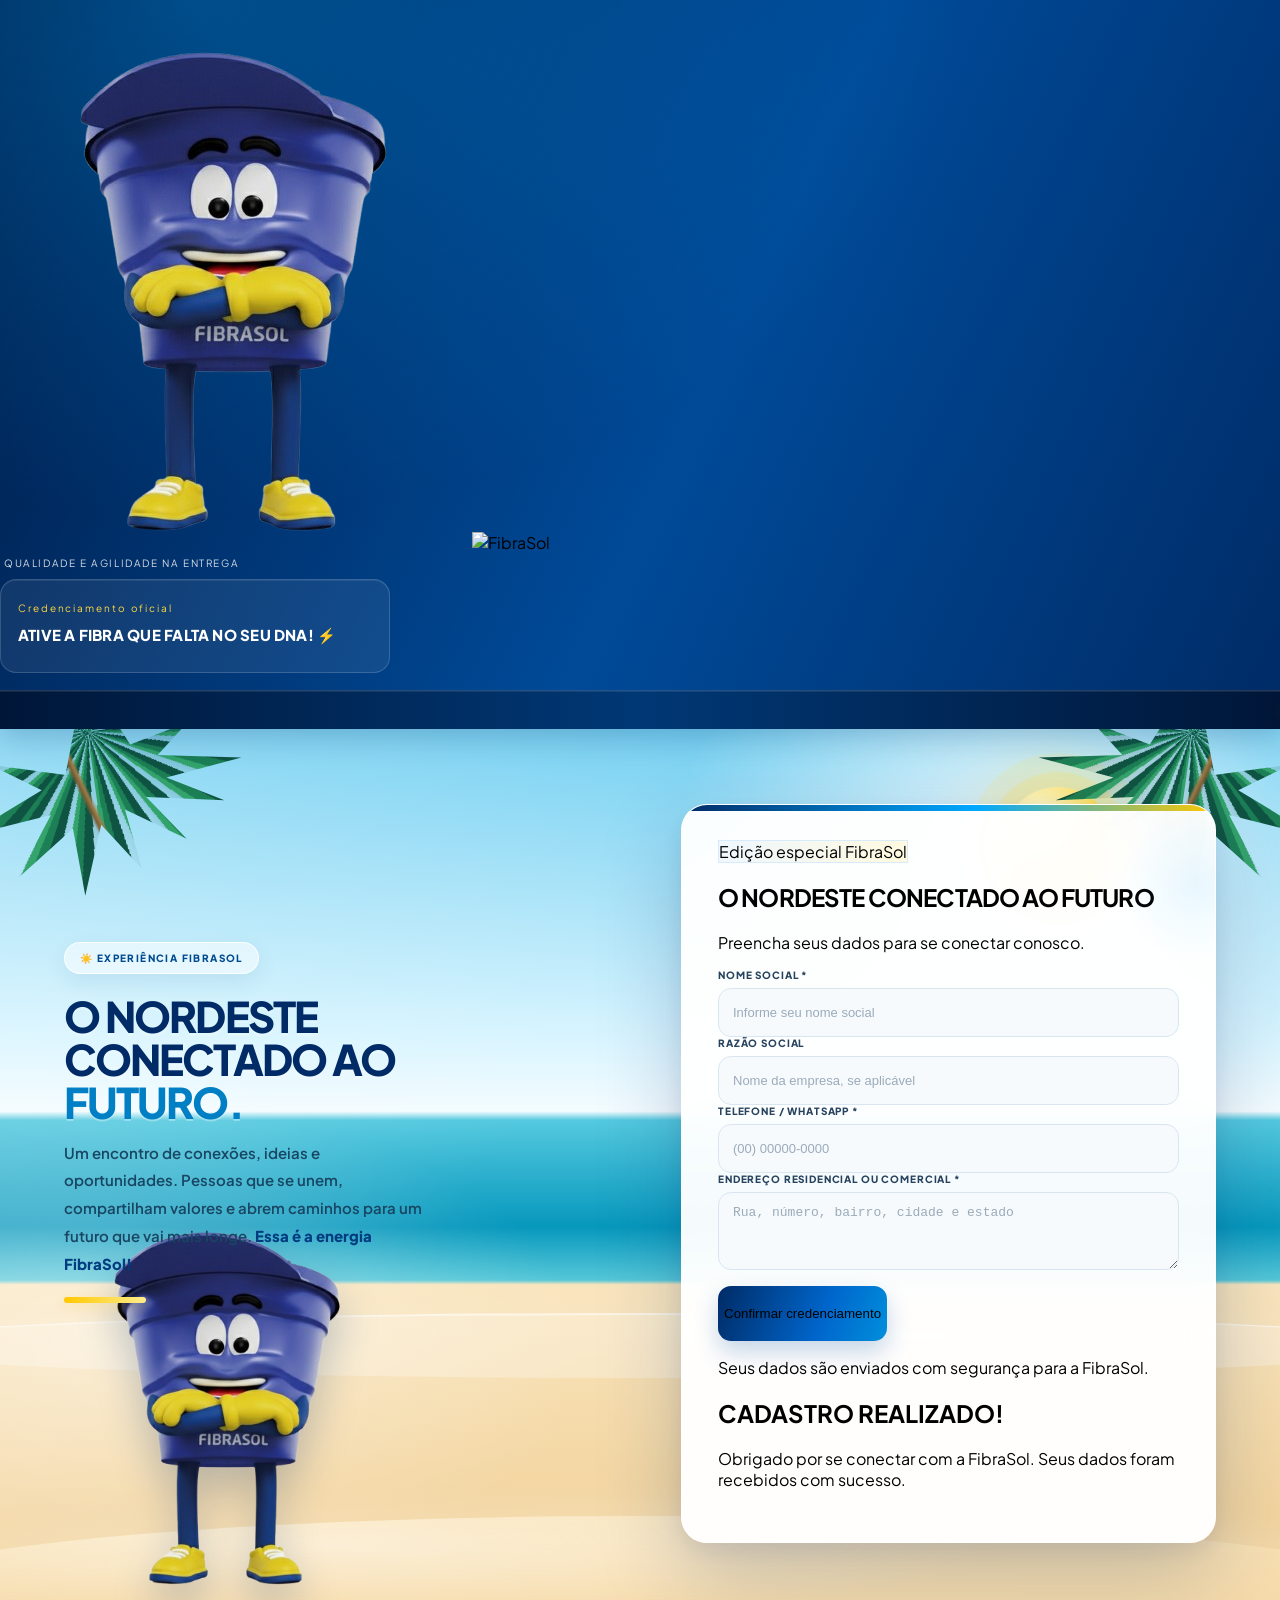
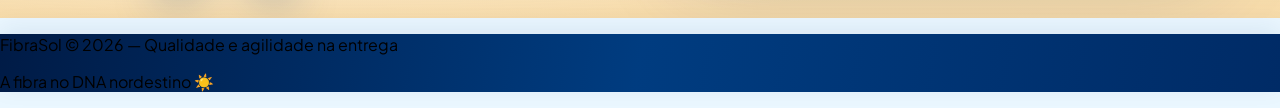
==== commit 6d828dad: "Add files via upload" ====
--- a/cadastro.html
+++ b/cadastro.html
@@ -723,6 +723,134 @@
     }
 }
 
+/* =====================================================
+   CABEÇALHO FIBRASOL — IDENTIDADE PREMIUM
+   Acrescentar ao final do style existente
+   ===================================================== */
+
+header:first-of-type > div:first-child {
+    min-height: 112px;
+    padding-top: 17px;
+    padding-bottom: 17px;
+}
+
+header:first-of-type > div:first-child > div:first-child > div {
+    gap: 15px;
+}
+
+header:first-of-type > div:first-child > div:first-child > p {
+    margin-top: 4px;
+    padding-left: 4px;
+    color: rgba(255,255,255,.82);
+    font-size: 10px;
+    letter-spacing: .16em;
+}
+
+header:first-of-type > div:first-child > div:last-child {
+    max-width: 390px;
+    padding: 12px 17px;
+    border: 1px solid rgba(255,255,255,.16);
+    border-radius: 16px;
+    background: rgba(255,255,255,.07);
+    box-shadow: inset 0 1px 0 rgba(255,255,255,.08);
+}
+
+header:first-of-type > div:first-child > div:last-child > p:first-child {
+    color: #ffd83d;
+    font-size: 10px;
+    letter-spacing: .19em;
+}
+
+header:first-of-type > div:first-child > div:last-child > p:last-child {
+    margin-top: 5px;
+    color: #fff;
+    font-size: clamp(12px, 1.2vw, 15px);
+    font-weight: 900;
+    line-height: 1.4;
+    letter-spacing: .015em;
+}
+
+header > div:last-child {
+    background:
+        linear-gradient(90deg, #001638, #003875 50%, #001638) !important;
+    box-shadow: inset 0 1px 0 rgba(255,255,255,.08);
+}
+
+header > div:last-child > div {
+    color: #ffda47 !important;
+    font-size: 11px;
+    letter-spacing: .12em;
+    text-shadow: 0 0 16px rgba(255,200,0,.15);
+}
+
+/* DESTAQUE NA CHAMADA DO EVENTO */
+
+.chamada-praia h2 {
+    text-wrap: balance;
+    text-shadow: 0 3px 0 rgba(255,255,255,.22);
+}
+
+.chamada-praia p {
+    color: #194663;
+    font-size: 15px;
+    line-height: 1.85;
+}
+
+.chamada-praia p strong {
+    display: inline;
+    color: #003c80;
+    font-weight: 900;
+}
+
+/* CELULAR: MARCA GRANDE E CABEÇALHO ORGANIZADO */
+
+@media (max-width: 640px) {
+    header:first-of-type > div:first-child {
+        gap: 12px;
+        padding: 16px 12px;
+    }
+
+    header:first-of-type > div:first-child > div:first-child {
+        width: 100%;
+    }
+
+    header:first-of-type > div:first-child > div:first-child > div {
+        justify-content: center;
+        gap: 12px;
+    }
+
+    header:first-of-type > div:first-child > div:first-child > p {
+        font-size: 9px;
+        text-align: center;
+        letter-spacing: .12em;
+    }
+
+    header:first-of-type > div:first-child > div:last-child {
+        width: 100%;
+        max-width: 420px;
+        padding: 11px 12px;
+        text-align: center;
+    }
+
+    header:first-of-type > div:first-child > div:last-child > p:first-child {
+        font-size: 9px;
+    }
+
+    header:first-of-type > div:first-child > div:last-child > p:last-child {
+        font-size: 14px;
+        letter-spacing: .025em;
+    }
+
+    header > div:last-child > div {
+        font-size: 10px;
+        letter-spacing: .08em;
+    }
+
+    .chamada-praia p {
+        font-size: 13px;
+        line-height: 1.7;
+    }
+}
 
   </style>
 </head>
@@ -736,12 +864,12 @@
           <img
             src="imagens/mascote-fibrasol.png"
             alt="Mascote FibraSol"
-            class="w-14 h-14 object-contain"
+            class="w-20 h-20 sm:w-24 sm:h-24 object-contain drop-shadow-lg shrink-0"
           >
           <img
             src="https://www.fibrasol.com.br/wp-content/themes/fibrasol/assets/images/marca.svg"
             alt="FibraSol"
-            class="w-36 sm:w-44 max-h-14 object-contain"
+            class="w-48 sm:w-60 max-h-20 object-contain drop-shadow-sm"
           >
         </div>
         <p class="text-[10px] sm:text-xs font-extrabold tracking-widest text-center sm:text-left mt-1">
@@ -754,7 +882,7 @@
           Credenciamento oficial
         </p>
         <p class="text-sm text-white/90 mt-1">
-          A fibra no DNA nordestino ☀️
+          ATIVE A FIBRA QUE FALTA NO SEU DNA! ⚡
         </p>
       </div>
     </div>
@@ -792,11 +920,12 @@
           <span>FUTURO.</span>
         </h2>
 
-        <p>
-          Gente, conexão e novas oportunidades.
-          Faça seu credenciamento e venha fazer parte
-          dessa experiência com a FibraSol!
-        </p>
+          <p>
+            Um encontro de conexões, ideias e oportunidades.
+            Pessoas que se unem, compartilham valores e abrem
+            caminhos para um futuro que vai mais longe.
+            <strong>Essa é a energia FibraSol!</strong>
+          </p>
 
         <div class="traco-amarelo"></div>
       </div>
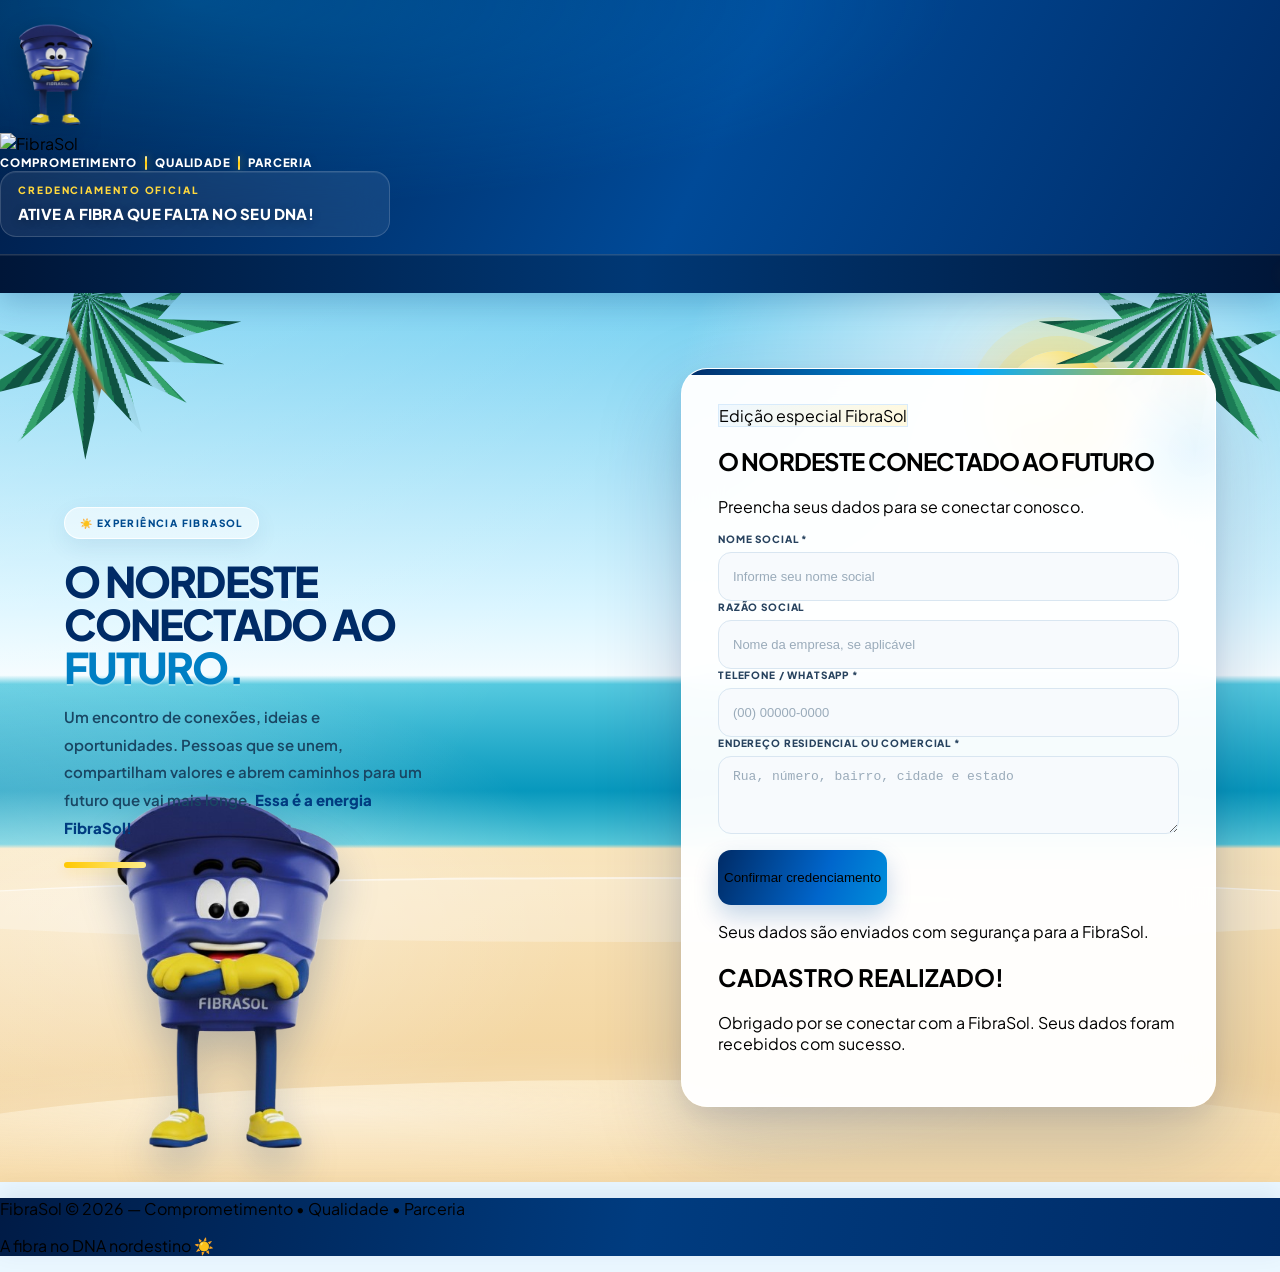
==== commit 9ef17356: "Add files via upload" ====
--- a/cadastro.html
+++ b/cadastro.html
@@ -852,40 +852,421 @@
     }
 }
 
+/* =====================================================
+   CABEÇALHO FIBRASOL — VITRIFICADO PREMIUM
+   ===================================================== */
+
+.cabecalho-conteudo {
+    min-height: 125px;
+    gap: 24px;
+}
+
+/* MASCOTE DO CABEÇALHO */
+
+.marca-cabecalho {
+    flex: 1 1 auto;
+    min-width: 0;
+}
+
+.mascote-cabecalho {
+    width: 112px;
+    height: 112px;
+    object-position: center;
+    filter: drop-shadow(0 8px 12px rgba(0, 0, 0, .25));
+    transition: transform .3s ease;
+}
+
+.mascote-cabecalho:hover {
+    transform: translateY(-3px) scale(1.04);
+}
+
+/* LOGO E SLOGAN */
+
+.identidade-cabecalho {
+    flex: 1 1 auto;
+    gap: 10px;
+}
+
+.logo-cabecalho {
+    display: block;
+    width: clamp(230px, 28vw, 350px);
+    max-height: 75px;
+    object-position: left center;
+    filter: drop-shadow(0 2px 5px rgba(0, 0, 0, .12));
+}
+
+.slogan-cabecalho {
+    display: flex;
+    align-items: center;
+    flex-wrap: wrap;
+    gap: 8px;
+    margin: 0;
+    color: #fff;
+    font-size: clamp(9px, .9vw, 12px);
+    font-weight: 950;
+    line-height: 1.5;
+    letter-spacing: .07em;
+    text-shadow: 0 1px 8px rgba(0, 0, 0, .22);
+}
+
+.slogan-cabecalho span {
+    white-space: nowrap;
+}
+
+.slogan-cabecalho i {
+    display: block;
+    width: 2px;
+    height: 14px;
+    flex: 0 0 2px;
+    border-radius: 5px;
+    background: linear-gradient(
+        180deg,
+        #fff4b0,
+        #ffc800,
+        #ffdf61
+    );
+    box-shadow: 0 0 8px rgba(255, 200, 0, .45);
+}
+
+/* BALÃO DE VIDRO */
+
+.balao-dna {
+    position: relative;
+    isolation: isolate;
+    flex: 0 1 390px;
+    min-width: 285px;
+    overflow: hidden;
+    padding: 17px 22px;
+    border: 1px solid rgba(255, 255, 255, .48);
+    border-radius: 20px;
+
+    background:
+        linear-gradient(
+            135deg,
+            rgba(255, 255, 255, .19),
+            rgba(0, 168, 255, .13) 45%,
+            rgba(0, 21, 65, .48)
+        ),
+        rgba(0, 35, 88, .76);
+
+    box-shadow:
+        inset 0 1px 1px rgba(255, 255, 255, .35),
+        inset 0 -12px 25px rgba(0, 12, 48, .17),
+        0 12px 30px rgba(0, 13, 47, .26),
+        0 0 22px rgba(0, 168, 255, .13);
+
+    backdrop-filter: blur(18px);
+    -webkit-backdrop-filter: blur(18px);
+
+    transition:
+        border-color .3s ease,
+        box-shadow .3s ease,
+        transform .3s ease;
+}
+
+.balao-dna:hover {
+    transform: translateY(-2px);
+    border-color: rgba(255, 221, 80, .8);
+
+    box-shadow:
+        inset 0 1px 1px rgba(255, 255, 255, .45),
+        0 14px 35px rgba(0, 13, 47, .32),
+        0 0 24px rgba(0, 168, 255, .22);
+}
+
+/* REFLEXO SUPERIOR DO VIDRO */
+
+.balao-dna::before {
+    content: "";
+    position: absolute;
+    z-index: -1;
+    top: 0;
+    left: -60%;
+    width: 48%;
+    height: 100%;
+    pointer-events: none;
+
+    background: linear-gradient(
+        105deg,
+        transparent,
+        rgba(255, 255, 255, .20),
+        transparent
+    );
+
+    transform: skewX(-20deg);
+    animation: reflexoBalao 6s ease-in-out infinite;
+}
+
+@keyframes reflexoBalao {
+    0%, 55% {
+        left: -60%;
+    }
+
+    85%, 100% {
+        left: 130%;
+    }
+}
+
+/* TEXTO DO BALÃO */
+
+.rotulo-balao {
+    position: relative;
+    z-index: 2;
+    margin: 0 0 7px;
+    color: #ffdc55;
+    font-size: 9px;
+    font-weight: 900;
+    letter-spacing: .19em;
+    text-transform: uppercase;
+}
+
+.texto-dna {
+    position: relative;
+    z-index: 1;
+    margin: 0;
+    color: #fff;
+    font-size: clamp(13px, 1.2vw, 16px);
+    font-weight: 950;
+    line-height: 1.55;
+    letter-spacing: .025em;
+    text-shadow: 0 2px 8px rgba(0, 0, 0, .28);
+}
+
+/* RAIO AZUL-BRANCO PASSANDO DENTRO DO VIDRO */
+
+.raio-passagem {
+    position: absolute;
+    z-index: -1;
+    top: -55%;
+    bottom: -55%;
+    left: -45%;
+    width: 36%;
+    pointer-events: none;
+
+    clip-path: polygon(
+        55% 0,
+        100% 0,
+        64% 39%,
+        100% 39%,
+        18% 100%,
+        42% 53%,
+        5% 53%
+    );
+
+    background: linear-gradient(
+        180deg,
+        #ffffff 0%,
+        #a9f5ff 25%,
+        #00bfff 55%,
+        #ffffff 75%,
+        #62caff 100%
+    );
+
+    filter:
+        drop-shadow(0 0 5px #fff)
+        drop-shadow(0 0 12px #00bfff)
+        drop-shadow(0 0 22px #008cff);
+
+    opacity: 0;
+    animation: raioAtravessa 4.2s ease-in-out infinite;
+}
+
+@keyframes raioAtravessa {
+    0%, 12% {
+        left: -45%;
+        opacity: 0;
+        transform: scale(.8) skewX(-8deg);
+    }
+
+    18% {
+        opacity: 1;
+    }
+
+    38% {
+        opacity: .95;
+        transform: scale(1.15) skewX(8deg);
+    }
+
+    53% {
+        left: 112%;
+        opacity: 0;
+        transform: scale(.9) skewX(-8deg);
+    }
+
+    100% {
+        left: 112%;
+        opacity: 0;
+    }
+}
+
+/* =====================================================
+   CELULAR — MASCOTE À ESQUERDA E MARCA MAIOR
+   ===================================================== */
+
+@media (max-width: 640px) {
+
+    .cabecalho-conteudo {
+        width: 100%;
+        min-height: 0;
+        padding: 15px 12px !important;
+        gap: 15px;
+    }
+
+    .marca-cabecalho {
+        width: 100%;
+        justify-content: flex-start;
+        align-items: center;
+        gap: 9px;
+    }
+
+    .mascote-cabecalho {
+        width: clamp(82px, 25vw, 108px);
+        height: clamp(90px, 27vw, 112px);
+        flex: 0 0 auto;
+    }
+
+    .identidade-cabecalho {
+        min-width: 0;
+        flex: 1 1 auto;
+        align-items: flex-start;
+        gap: 9px;
+    }
+
+    .logo-cabecalho {
+        width: 100%;
+        max-width: 310px;
+        max-height: 72px;
+        object-fit: contain;
+        object-position: left center;
+    }
+
+    .slogan-cabecalho {
+        justify-content: flex-start;
+        gap: 5px;
+        font-size: clamp(7px, 2.15vw, 10px);
+        letter-spacing: .015em;
+        line-height: 1.8;
+    }
+
+    .slogan-cabecalho i {
+        width: 2px;
+        height: 11px;
+        flex-basis: 2px;
+    }
+
+    .balao-dna {
+        width: 100%;
+        min-width: 0;
+        flex: 0 0 auto;
+        padding: 13px 15px;
+        border-radius: 16px;
+        text-align: center;
+    }
+
+    .rotulo-balao {
+        font-size: 8px;
+        letter-spacing: .17em;
+    }
+
+    .texto-dna {
+        font-size: clamp(13px, 3.8vw, 16px);
+        line-height: 1.5;
+    }
+}
+
+/* TELAS MUITO ESTREITAS */
+
+@media (max-width: 360px) {
+
+    .cabecalho-conteudo {
+        padding-right: 9px !important;
+        padding-left: 9px !important;
+    }
+
+    .mascote-cabecalho {
+        width: 76px;
+        height: 88px;
+    }
+
+    .marca-cabecalho {
+        gap: 7px;
+    }
+
+    .slogan-cabecalho {
+        gap: 4px;
+        font-size: 7px;
+    }
+
+    .logo-cabecalho {
+        max-height: 62px;
+    }
+}
+
+/* RESPEITAR A PREFERÊNCIA POR MENOS MOVIMENTO */
+
+@media (prefers-reduced-motion: reduce) {
+    .balao-dna::before,
+    .raio-passagem {
+        animation: none !important;
+    }
+
+    .raio-passagem {
+        opacity: .45;
+        left: 65%;
+    }
+}
+
   </style>
 </head>
 
 <body class="text-slate-800 antialiased flex flex-col">
 
   <header class="relative overflow-hidden bg-gradient-to-r from-fibra-blue via-fibra-cyan to-fibra-blue text-white border-b-4 border-fibra-yellow shadow-xl">
-    <div class="max-w-7xl mx-auto px-4 py-4 flex flex-col sm:flex-row items-center justify-between gap-3">
-      <div class="flex flex-col items-center sm:items-start">
-        <div class="flex items-center gap-3">
-          <img
-            src="imagens/mascote-fibrasol.png"
-            alt="Mascote FibraSol"
-            class="w-20 h-20 sm:w-24 sm:h-24 object-contain drop-shadow-lg shrink-0"
-          >
-          <img
-            src="https://www.fibrasol.com.br/wp-content/themes/fibrasol/assets/images/marca.svg"
-            alt="FibraSol"
-            class="w-48 sm:w-60 max-h-20 object-contain drop-shadow-sm"
-          >
-        </div>
-        <p class="text-[10px] sm:text-xs font-extrabold tracking-widest text-center sm:text-left mt-1">
-          QUALIDADE E AGILIDADE NA ENTREGA
-        </p>
-      </div>
-
-      <div class="text-center sm:text-right">
-        <p class="text-fibra-yellow font-black text-xs uppercase tracking-widest">
-          Credenciamento oficial
-        </p>
-        <p class="text-sm text-white/90 mt-1">
-          ATIVE A FIBRA QUE FALTA NO SEU DNA! ⚡
-        </p>
-      </div>
+    <div class="cabecalho-conteudo max-w-7xl mx-auto px-4 py-4 flex flex-col sm:flex-row items-center justify-between gap-4">
+
+  <!-- MARCA: MASCOTE + LOGO + SLOGAN -->
+  <div class="marca-cabecalho flex items-center gap-3 sm:gap-4">
+
+    <img
+      src="imagens/mascote-fibrasol.png"
+      alt="Mascote FibraSol"
+      class="mascote-cabecalho object-contain shrink-0"
+    >
+
+    <div class="identidade-cabecalho flex flex-col items-start min-w-0">
+
+      <img
+        src="https://www.fibrasol.com.br/wp-content/themes/fibrasol/assets/images/marca.svg"
+        alt="FibraSol"
+        class="logo-cabecalho object-contain"
+      >
+
+      <p class="slogan-cabecalho">
+        <span>COMPROMETIMENTO</span>
+        <i aria-hidden="true"></i>
+        <span>QUALIDADE</span>
+        <i aria-hidden="true"></i>
+        <span>PARCERIA</span>
+      </p>
+
     </div>
+  </div>
+
+  <!-- BALÃO VITRIFICADO COM RAIO -->
+  <div class="balao-dna">
+
+    <p class="rotulo-balao">
+      CREDENCIAMENTO OFICIAL
+    </p>
+
+    <p class="texto-dna">
+      ATIVE A FIBRA QUE FALTA NO SEU DNA!
+      <span class="raio-passagem" aria-hidden="true"></span>
+    </p>
+
+  </div>
+
+</div>
 
     <div class="bg-fibra-blue/90 border-t border-white/10 py-2 overflow-hidden">
       <div class="text-center text-[10px] sm:text-xs font-black uppercase tracking-wider text-fibra-yellow">
@@ -1062,7 +1443,7 @@
   </main>
 
   <footer class="bg-fibra-blue text-white/70 py-4 border-t border-fibra-yellow/40 text-center text-xs font-semibold">
-    <p>FibraSol © 2026 — Qualidade e agilidade na entrega</p>
+    <p>FibraSol © 2026 — Comprometimento • Qualidade • Parceria</p>
     <p class="text-fibra-yellow mt-1">A fibra no DNA nordestino ☀️</p>
   </footer>
 
